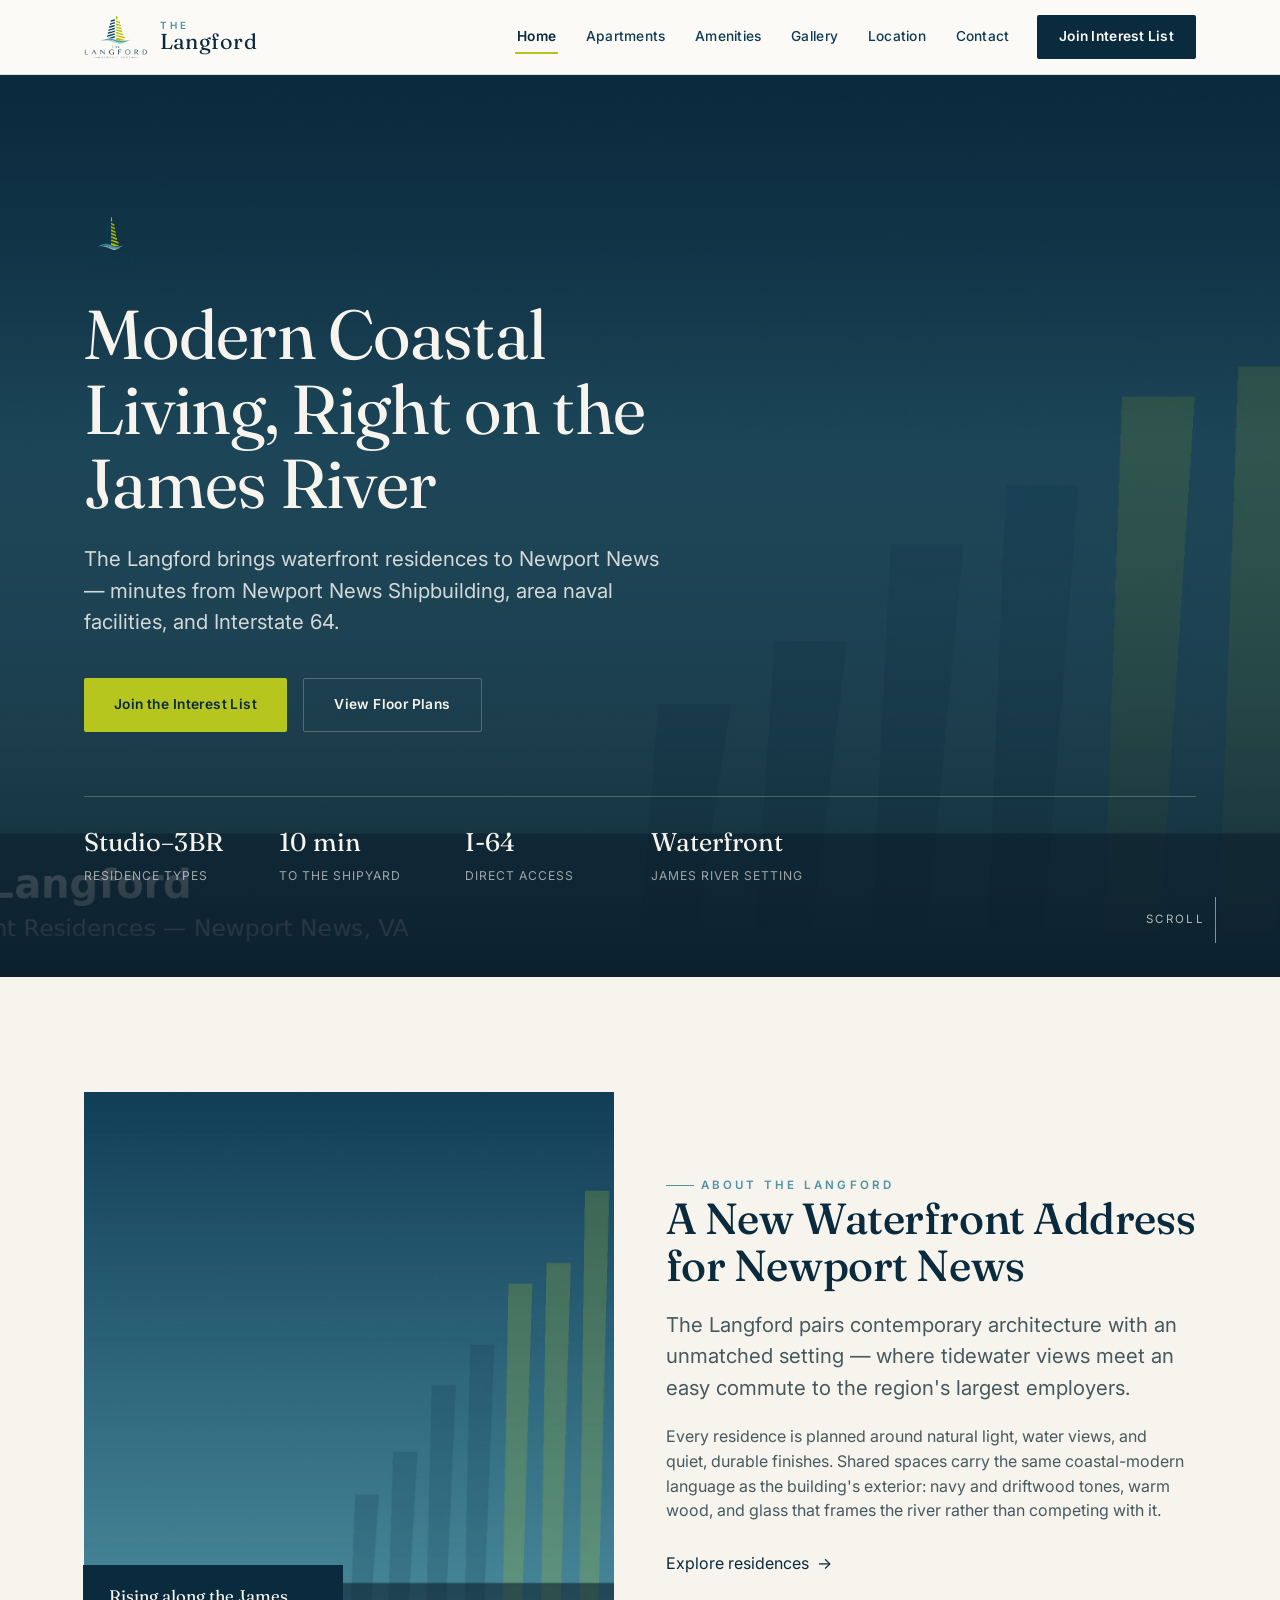
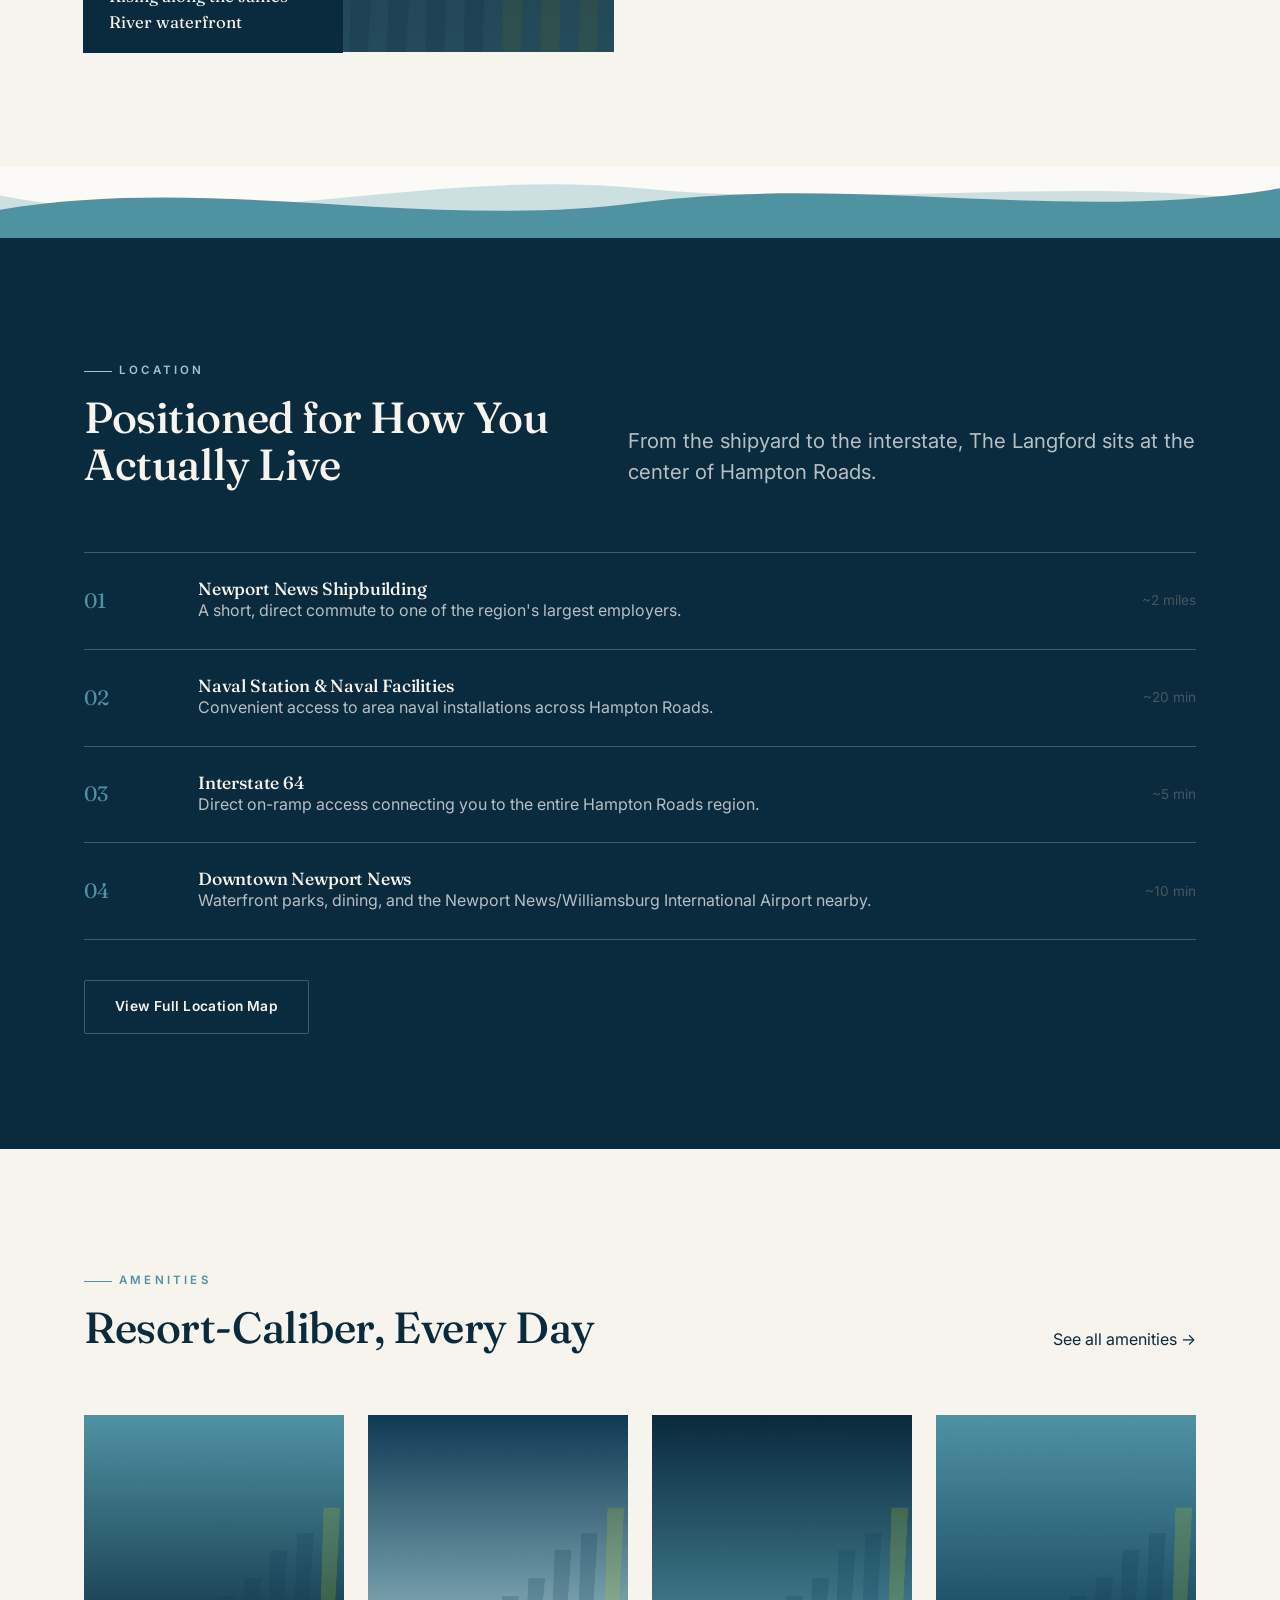
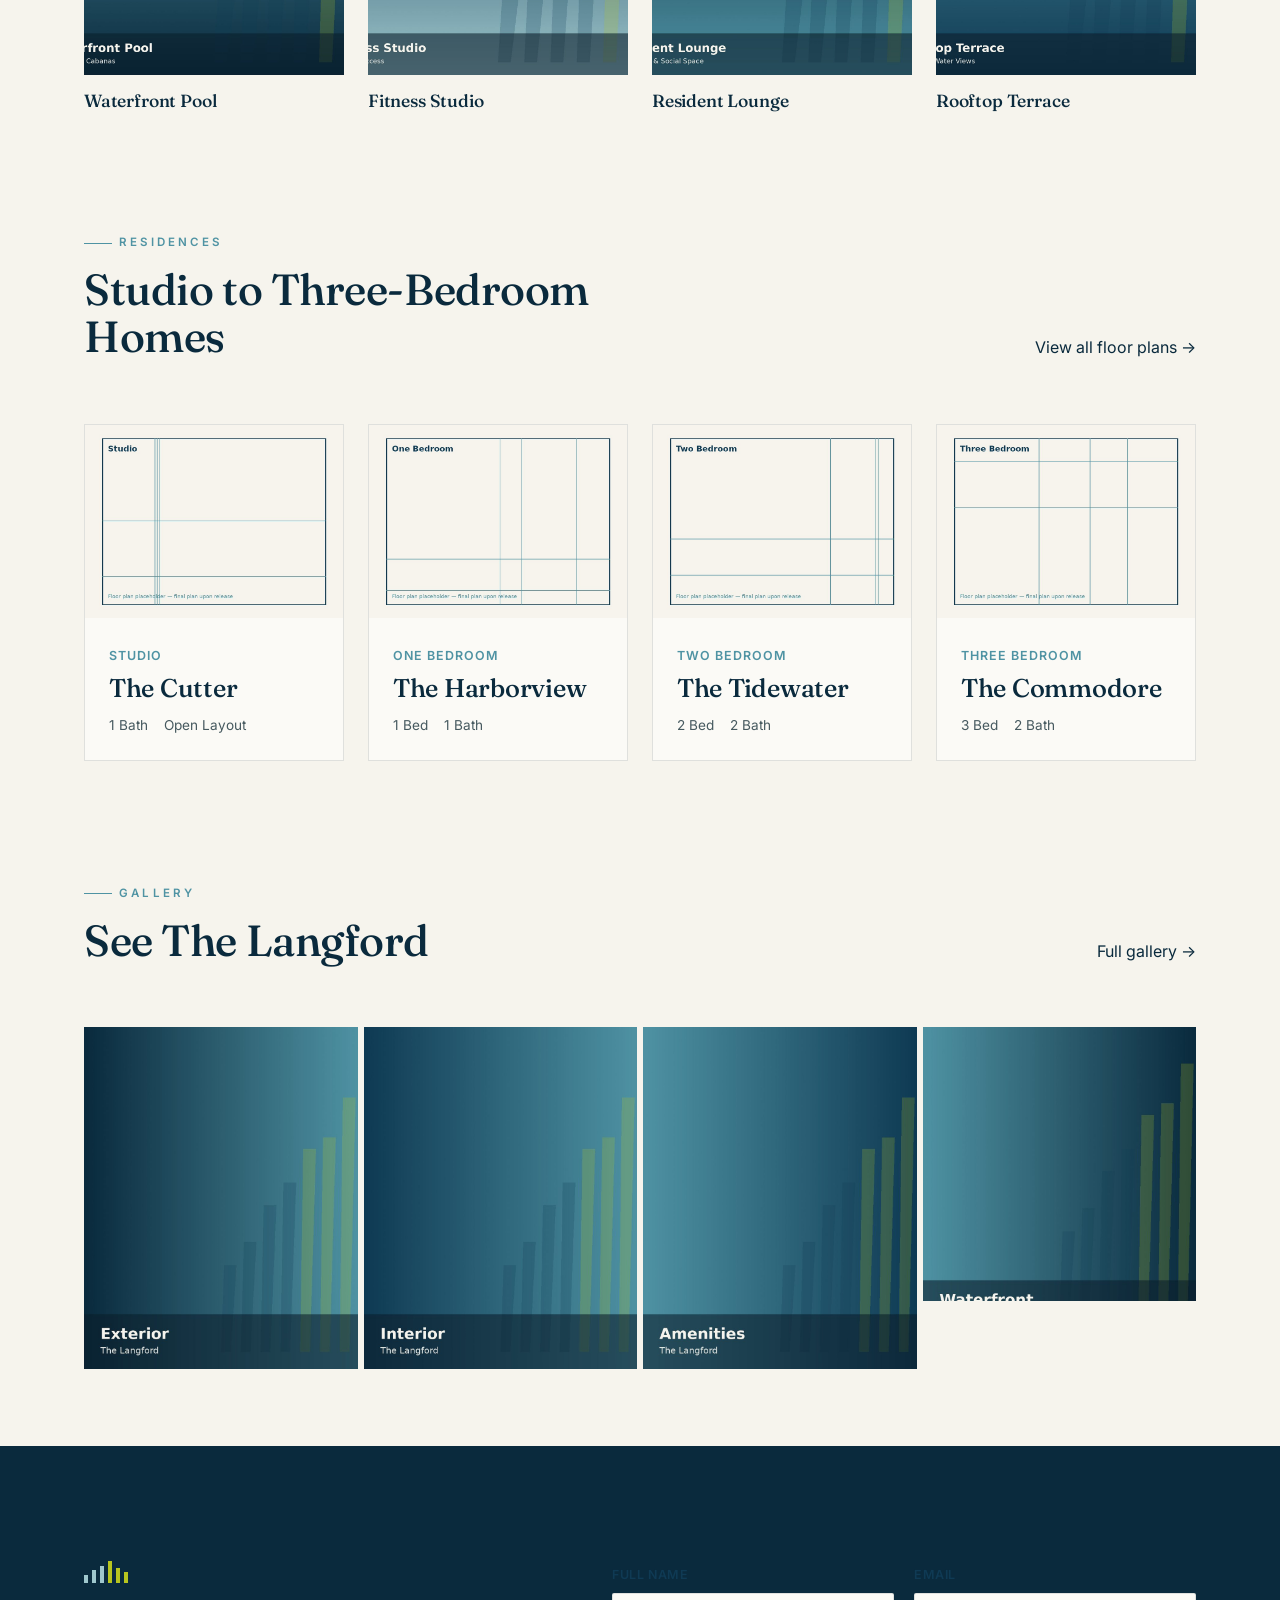
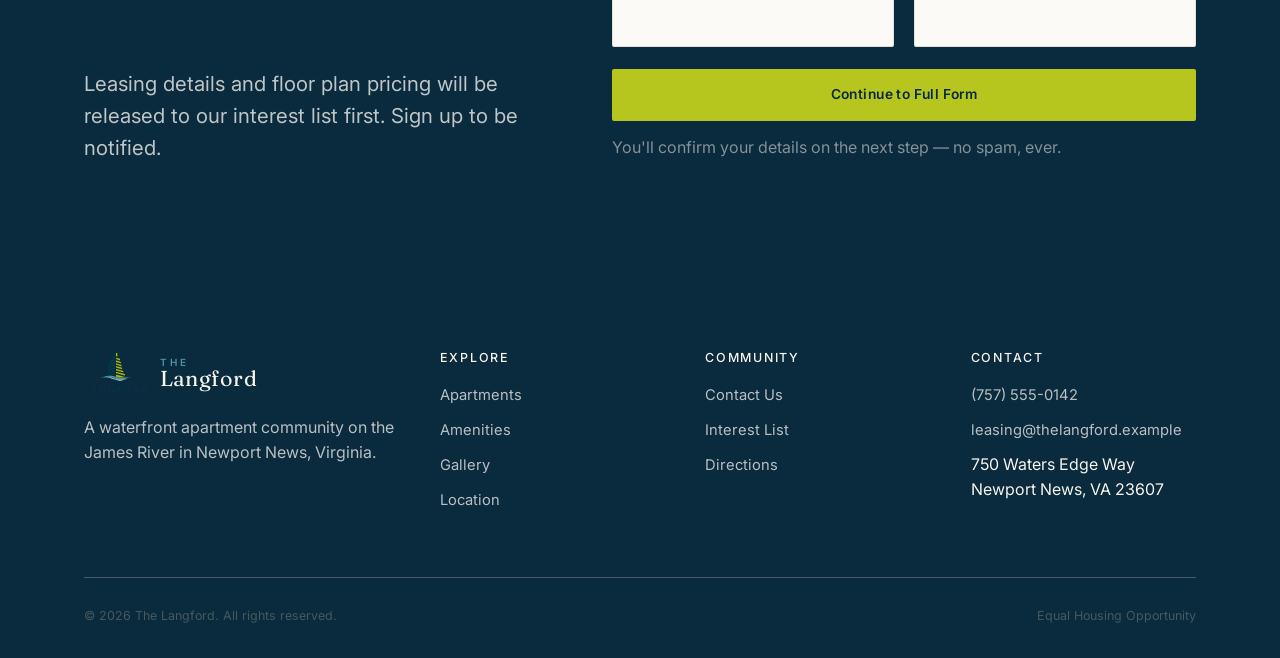
==== langford/index.html @ 23ae509c "init" ====
<!DOCTYPE html>
<html lang="en">
<head>
<meta charset="UTF-8">
<meta name="viewport" content="width=device-width, initial-scale=1.0">
<title>The Langford | Waterfront Apartments in Newport News, VA</title>
<meta name="description" content="The Langford is a waterfront apartment community in Newport News, VA, minutes from Newport News Shipbuilding and I-64. Studio to three-bedroom residences now taking interest list signups.">
<link rel="canonical" href="https://www.thelangfordnn.example/">
<meta property="og:type" content="website">
<meta property="og:title" content="The Langford | Waterfront Apartments in Newport News, VA">
<meta property="og:description" content="Modern coastal living on the James River. Studio to three-bedroom residences in Newport News, Virginia.">
<meta property="og:image" content="https://www.thelangfordnn.example/assets/img/og-share.jpg">
<meta property="og:url" content="https://www.thelangfordnn.example/">
<meta name="twitter:card" content="summary_large_image">
<link rel="icon" href="assets/img/logo.png">
<link rel="preconnect" href="https://fonts.googleapis.com">
<link rel="preconnect" href="https://fonts.gstatic.com" crossorigin>
<link rel="stylesheet" href="css/base.css">
<link rel="stylesheet" href="css/layout.css">
<link rel="stylesheet" href="css/components.css">
<link rel="stylesheet" href="css/pages.css">
<script type="application/ld+json">
{
  "@context": "https://schema.org",
  "@type": "ApartmentComplex",
  "name": "The Langford",
  "description": "Waterfront apartment community in Newport News, Virginia offering studio, one, two, and three bedroom residences.",
  "address": {
    "@type": "PostalAddress",
    "streetAddress": "750 Waters Edge Way",
    "addressLocality": "Newport News",
    "addressRegion": "VA",
    "postalCode": "23607",
    "addressCountry": "US"
  },
  "telephone": "+1-757-555-0142"
}
</script>
</head>
<body>
<a class="skip-link" href="#main">Skip to content</a>

<header class="site-header">
  <div class="container header-inner">
    <a href="index.html" class="brand">
      <img src="assets/img/logo.png" alt="The Langford logo" width="46" height="46">
      <span class="brand-text"><span class="brand-the">The</span><span class="brand-name">Langford</span></span>
    </a>
    <button class="nav-toggle" aria-expanded="false" aria-controls="main-nav" aria-label="Toggle navigation menu">
      <span></span><span></span><span></span>
    </button>
    <nav class="main-nav" id="main-nav" aria-label="Primary">
      <a href="index.html" aria-current="page">Home</a>
      <a href="apartments.html">Apartments</a>
      <a href="amenities.html">Amenities</a>
      <a href="gallery.html">Gallery</a>
      <a href="location.html">Location</a>
      <a href="contact.html">Contact</a>
      <a href="contact.html#interest-form" class="nav-cta">Join Interest List</a>
    </nav>
  </div>
</header>

<main id="main">

  <!-- Hero -->
  <section class="hero">
    <div class="hero-media">
      <img src="assets/img/hero-home.jpg" alt="The Langford waterfront residence tower on the James River at dusk" fetchpriority="high">
    </div>
    <div class="container hero-inner">
      <div class="hero-badge">
        <img src="assets/img/logo.png" alt="" width="54" height="54">
      </div>
      <h1>Modern Coastal Living, Right on the James River</h1>
      <p class="lede">The Langford brings waterfront residences to Newport News — minutes from Newport News Shipbuilding, area naval facilities, and Interstate 64.</p>
      <div class="hero-actions">
        <a href="contact.html#interest-form" class="btn btn-primary">Join the Interest List</a>
        <a href="apartments.html" class="btn btn-outline">View Floor Plans</a>
      </div>
      <div class="hero-meta">
        <div><span class="num">Studio&ndash;3BR</span><span class="label">Residence Types</span></div>
        <div><span class="num">10 min</span><span class="label">To the Shipyard</span></div>
        <div><span class="num">I&#8209;64</span><span class="label">Direct Access</span></div>
        <div><span class="num">Waterfront</span><span class="label">James River Setting</span></div>
      </div>
    </div>
    <div class="scroll-cue"><span>Scroll</span><span class="line"></span></div>
  </section>

  <!-- About -->
  <section class="section section-off">
    <div class="container grid-2">
      <div class="about-media reveal">
        <img src="assets/img/about-building.jpg" alt="Exterior view of The Langford apartment building" loading="lazy">
        <div class="media-tag">Rising along the James River waterfront</div>
      </div>
      <div class="reveal">
        <span class="eyebrow">About The Langford</span>
        <h2>A New Waterfront Address for Newport News</h2>
        <p class="lede" style="margin-top:20px;">The Langford pairs contemporary architecture with an unmatched setting — where tidewater views meet an easy commute to the region's largest employers.</p>
        <p style="margin-top:20px; max-width:52ch;">Every residence is planned around natural light, water views, and quiet, durable finishes. Shared spaces carry the same coastal-modern language as the building's exterior: navy and driftwood tones, warm wood, and glass that frames the river rather than competing with it.</p>
        <a href="apartments.html" class="btn-ghost" style="margin-top:28px; display:inline-flex;">Explore residences <span class="arrow">&rarr;</span></a>
      </div>
    </div>
  </section>

  <div class="wave-divider" aria-hidden="true">
    <svg viewBox="0 0 1440 80" preserveAspectRatio="none">
      <path fill="#9FC7CD" opacity="0.5" d="M0,32 C240,80 480,0 720,24 C960,48 1200,8 1440,40 L1440,80 L0,80 Z"></path>
      <path fill="#4F93A3" d="M0,48 C240,8 480,72 720,40 C960,8 1200,64 1440,24 L1440,80 L0,80 Z"></path>
    </svg>
  </div>

  <!-- Location advantages -->
  <section class="section section-navy">
    <div class="container">
      <div class="section-head">
        <div class="heading-group">
          <span class="eyebrow" style="color:var(--teal-300);">Location</span>
          <h2>Positioned for How You Actually Live</h2>
        </div>
        <p class="lede" style="color:rgba(251,250,246,0.72);">From the shipyard to the interstate, The Langford sits at the center of Hampton Roads.</p>
      </div>
      <div class="advantage-list reveal-stagger">
        <div class="advantage-item reveal" style="--i:0; border-color: var(--line-light);">
          <span class="adv-index">01</span>
          <div><h4 style="color:var(--off-white);">Newport News Shipbuilding</h4><p>A short, direct commute to one of the region's largest employers.</p></div>
          <span class="adv-dist">~2 miles</span>
        </div>
        <div class="advantage-item reveal" style="--i:1; border-color: var(--line-light);">
          <span class="adv-index">02</span>
          <div><h4 style="color:var(--off-white);">Naval Station &amp; Naval Facilities</h4><p>Convenient access to area naval installations across Hampton Roads.</p></div>
          <span class="adv-dist">~20 min</span>
        </div>
        <div class="advantage-item reveal" style="--i:2; border-color: var(--line-light);">
          <span class="adv-index">03</span>
          <div><h4 style="color:var(--off-white);">Interstate 64</h4><p>Direct on-ramp access connecting you to the entire Hampton Roads region.</p></div>
          <span class="adv-dist">~5 min</span>
        </div>
        <div class="advantage-item reveal" style="--i:3; border-color: var(--line-light); border-bottom-color: var(--line-light);">
          <span class="adv-index">04</span>
          <div><h4 style="color:var(--off-white);">Downtown Newport News</h4><p>Waterfront parks, dining, and the Newport News/Williamsburg International Airport nearby.</p></div>
          <span class="adv-dist">~10 min</span>
        </div>
      </div>
      <a href="location.html" class="btn btn-outline" style="margin-top:40px;">View Full Location Map</a>
    </div>
  </section>

  <!-- Amenities preview -->
  <section class="section section-off">
    <div class="container">
      <div class="section-head">
        <div class="heading-group">
          <span class="eyebrow">Amenities</span>
          <h2>Resort-Caliber, Every Day</h2>
        </div>
        <a href="amenities.html" class="btn-ghost">See all amenities <span class="arrow">&rarr;</span></a>
      </div>
      <div class="grid-4 reveal-stagger">
        <div class="reveal" style="--i:0;"><div class="preview-media" style="aspect-ratio:1/1;"><img src="assets/img/amenity-pool.jpg" alt="Waterfront pool and sundeck at The Langford" loading="lazy"></div><h4 style="margin-top:16px;">Waterfront Pool</h4></div>
        <div class="reveal" style="--i:1;"><div class="preview-media" style="aspect-ratio:1/1;"><img src="assets/img/amenity-fitness.jpg" alt="Fitness studio at The Langford" loading="lazy"></div><h4 style="margin-top:16px;">Fitness Studio</h4></div>
        <div class="reveal" style="--i:2;"><div class="preview-media" style="aspect-ratio:1/1;"><img src="assets/img/amenity-lounge.jpg" alt="Resident lounge at The Langford" loading="lazy"></div><h4 style="margin-top:16px;">Resident Lounge</h4></div>
        <div class="reveal" style="--i:3;"><div class="preview-media" style="aspect-ratio:1/1;"><img src="assets/img/amenity-rooftop.jpg" alt="Rooftop terrace at The Langford" loading="lazy"></div><h4 style="margin-top:16px;">Rooftop Terrace</h4></div>
      </div>
    </div>
  </section>

  <!-- Apartment previews -->
  <section class="section section-off" style="padding-top:0;">
    <div class="container">
      <div class="section-head">
        <div class="heading-group">
          <span class="eyebrow">Residences</span>
          <h2>Studio to Three-Bedroom Homes</h2>
        </div>
        <a href="apartments.html" class="btn-ghost">View all floor plans <span class="arrow">&rarr;</span></a>
      </div>
      <div class="grid-4 reveal-stagger">
        <div class="preview-card reveal" style="--i:0;">
          <div class="preview-media"><img src="assets/img/plan-studio.jpg" alt="Studio floor plan placeholder" loading="lazy"></div>
          <div class="preview-body">
            <span class="preview-type">Studio</span>
            <h3>The Cutter</h3>
            <div class="preview-specs"><span>1 Bath</span><span>Open Layout</span></div>
          </div>
        </div>
        <div class="preview-card reveal" style="--i:1;">
          <div class="preview-media"><img src="assets/img/plan-1br.jpg" alt="One bedroom floor plan placeholder" loading="lazy"></div>
          <div class="preview-body">
            <span class="preview-type">One Bedroom</span>
            <h3>The Harborview</h3>
            <div class="preview-specs"><span>1 Bed</span><span>1 Bath</span></div>
          </div>
        </div>
        <div class="preview-card reveal" style="--i:2;">
          <div class="preview-media"><img src="assets/img/plan-2br.jpg" alt="Two bedroom floor plan placeholder" loading="lazy"></div>
          <div class="preview-body">
            <span class="preview-type">Two Bedroom</span>
            <h3>The Tidewater</h3>
            <div class="preview-specs"><span>2 Bed</span><span>2 Bath</span></div>
          </div>
        </div>
        <div class="preview-card reveal" style="--i:3;">
          <div class="preview-media"><img src="assets/img/plan-3br.jpg" alt="Three bedroom floor plan placeholder" loading="lazy"></div>
          <div class="preview-body">
            <span class="preview-type">Three Bedroom</span>
            <h3>The Commodore</h3>
            <div class="preview-specs"><span>3 Bed</span><span>2 Bath</span></div>
          </div>
        </div>
      </div>
    </div>
  </section>

  <!-- Gallery teaser -->
  <section class="section-tight section-off" style="padding-top:0;">
    <div class="container">
      <div class="section-head">
        <div class="heading-group">
          <span class="eyebrow">Gallery</span>
          <h2>See The Langford</h2>
        </div>
        <a href="gallery.html" class="btn-ghost">Full gallery <span class="arrow">&rarr;</span></a>
      </div>
      <div class="gallery-grid" style="grid-template-columns:repeat(4,1fr);">
        <div class="gallery-item reveal" style="--i:0;"><img src="assets/img/gal-ext-1.jpg" alt="Exterior of The Langford" loading="lazy"></div>
        <div class="gallery-item reveal" style="--i:1;"><img src="assets/img/gal-int-1.jpg" alt="Interior residence at The Langford" loading="lazy"></div>
        <div class="gallery-item reveal" style="--i:2;"><img src="assets/img/gal-amenity-1.jpg" alt="Amenity space at The Langford" loading="lazy"></div>
        <div class="gallery-item reveal" style="--i:3;"><img src="assets/img/gal-water-1.jpg" alt="Waterfront view near The Langford" loading="lazy"></div>
      </div>
    </div>
  </section>

  <!-- Interest list CTA -->
  <section class="section interest-band" id="interest">
    <div class="container">
      <div class="grid-2">
        <div class="reveal">
          <div class="skyline-rule" aria-hidden="true"><span></span><span></span><span></span><span></span><span></span><span></span></div>
          <h2 style="margin-top:22px;">Be First on the List</h2>
          <p class="lede" style="color:rgba(251,250,246,0.75); margin-top:16px;">Leasing details and floor plan pricing will be released to our interest list first. Sign up to be notified.</p>
        </div>
        <div class="reveal">
          <div class="form-row">
            <div class="form-field">
              <label for="home-name">Full name</label>
              <input type="text" id="home-name" name="name" autocomplete="name">
            </div>
            <div class="form-field">
              <label for="home-email">Email</label>
              <input type="email" id="home-email" name="email" autocomplete="email">
            </div>
          </div>
          <a href="contact.html#interest-form" class="btn btn-primary" style="width:100%; justify-content:center;">Continue to Full Form</a>
          <p class="field-hint" style="margin-top:14px; color:rgba(251,250,246,0.5);">You'll confirm your details on the next step — no spam, ever.</p>
        </div>
      </div>
    </div>
  </section>

</main>

<footer class="site-footer">
  <div class="container">
    <div class="footer-grid">
      <div>
        <div class="brand" style="margin-bottom:18px;">
          <img src="assets/img/logo.png" alt="The Langford logo" width="40" height="40">
          <span class="brand-text"><span class="brand-the">The</span><span class="brand-name" style="color:#F6F4ED;">Langford</span></span>
        </div>
        <p style="color:rgba(251,250,246,0.72); max-width:32ch;">A waterfront apartment community on the James River in Newport News, Virginia.</p>
      </div>
      <div>
        <h4>Explore</h4>
        <ul>
          <li><a href="apartments.html">Apartments</a></li>
          <li><a href="amenities.html">Amenities</a></li>
          <li><a href="gallery.html">Gallery</a></li>
          <li><a href="location.html">Location</a></li>
        </ul>
      </div>
      <div>
        <h4>Community</h4>
        <ul>
          <li><a href="contact.html">Contact Us</a></li>
          <li><a href="contact.html#interest-form">Interest List</a></li>
          <li><a href="location.html">Directions</a></li>
        </ul>
      </div>
      <div>
        <h4>Contact</h4>
        <ul>
          <li><a href="tel:+17575550142">(757) 555-0142</a></li>
          <li><a href="mailto:leasing@thelangford.example">leasing@thelangford.example</a></li>
          <li>750 Waters Edge Way<br>Newport News, VA 23607</li>
        </ul>
      </div>
    </div>
    <div class="footer-bottom">
      <p>&copy; <span id="year"></span> The Langford. All rights reserved.</p>
      <p>Equal Housing Opportunity</p>
    </div>
  </div>
</footer>

<script src="js/nav.js" defer></script>
<script src="js/animations.js" defer></script>
<script src="js/main.js" defer></script>
</body>
</html>
---- langford/css/base.css ----
/* =========================================================
   The Langford — Base Styles
   Tokens, reset, and typography foundation.
   ========================================================= */

@import url('https://fonts.googleapis.com/css2?family=Fraunces:opsz,wght@9..144,300;9..144,400;9..144,500;9..144,600;9..144,700&family=Inter:wght@400;500;600;700&display=swap');

:root {
  /* Brand palette, derived from The Langford mark */
  --navy-900: #0A2A3D;
  --navy-800: #0F3A54;
  --navy-700: #164A69;
  --blue-600: #1D6485;
  --teal-500: #4F93A3;
  --teal-300: #9FC7CD;
  --lime-500: #B7C51F;
  --lime-600: #9CA818;

  --off-white: #F6F4ED;
  --paper: #FBFAF6;
  --ink: #142229;
  --ink-soft: #46595F;
  --line: rgba(20, 34, 41, 0.12);
  --line-light: rgba(251, 250, 246, 0.24);

  --font-display: 'Fraunces', Georgia, 'Times New Roman', serif;
  --font-body: 'Inter', -apple-system, BlinkMacSystemFont, 'Segoe UI', sans-serif;

  --container: 1240px;
  --gutter: clamp(20px, 5vw, 64px);

  --ease: cubic-bezier(0.22, 0.61, 0.36, 1);
}

*, *::before, *::after { box-sizing: border-box; }

html {
  scroll-behavior: smooth;
  -webkit-text-size-adjust: 100%;
}

@media (prefers-reduced-motion: reduce) {
  html { scroll-behavior: auto; }
  *, *::before, *::after {
    animation-duration: 0.001ms !important;
    animation-iteration-count: 1 !important;
    transition-duration: 0.001ms !important;
    scroll-behavior: auto !important;
  }
}

body {
  margin: 0;
  font-family: var(--font-body);
  background: var(--paper);
  color: var(--ink);
  line-height: 1.55;
  -webkit-font-smoothing: antialiased;
  text-rendering: optimizeLegibility;
}

img, svg, video { display: block; max-width: 100%; height: auto; }

a { color: inherit; text-decoration: none; }

ul, ol { margin: 0; padding: 0; list-style: none; }

button { font: inherit; color: inherit; background: none; border: 0; cursor: pointer; }

input, select, textarea { font: inherit; color: inherit; }

h1, h2, h3, h4, h5, p, figure { margin: 0; }

/* Typography scale */
h1, h2, h3, h4 {
  font-family: var(--font-display);
  font-weight: 500;
  color: var(--navy-900);
  line-height: 1.08;
  letter-spacing: -0.01em;
}

h1 { font-size: clamp(2.6rem, 5.4vw, 5rem); font-weight: 400; }
h2 { font-size: clamp(2rem, 3.4vw, 3.1rem); }
h3 { font-size: clamp(1.35rem, 2vw, 1.8rem); }
h4 { font-size: 1.1rem; }

p { color: var(--ink-soft); }

.lede {
  font-size: clamp(1.1rem, 1.6vw, 1.35rem);
  color: var(--ink-soft);
  max-width: 46ch;
}

.eyebrow {
  display: inline-flex;
  align-items: center;
  gap: 0.6em;
  font-family: var(--font-body);
  font-size: 0.72rem;
  font-weight: 600;
  letter-spacing: 0.28em;
  text-transform: uppercase;
  color: var(--teal-500);
}

.eyebrow::before {
  content: '';
  width: 28px;
  height: 1px;
  background: currentColor;
  display: inline-block;
}

/* Focus visibility (accessibility) */
:focus-visible {
  outline: 2px solid var(--lime-600);
  outline-offset: 3px;
}

/* Selection */
::selection { background: var(--lime-500); color: var(--navy-900); }

/* Utility */
.container {
  width: 100%;
  max-width: var(--container);
  margin-inline: auto;
  padding-inline: var(--gutter);
}

.visually-hidden {
  position: absolute !important;
  width: 1px; height: 1px;
  padding: 0; margin: -1px;
  overflow: hidden;
  clip: rect(0,0,0,0);
  white-space: nowrap; border: 0;
}

.skip-link {
  position: absolute;
  left: -999px;
  top: 0;
  background: var(--navy-900);
  color: var(--paper);
  padding: 14px 22px;
  z-index: 1000;
  font-weight: 600;
}
.skip-link:focus {
  left: 16px;
  top: 16px;
}
---- langford/css/layout.css ----
/* =========================================================
   The Langford — Layout
   ========================================================= */

section { position: relative; }

.section {
  padding-block: clamp(64px, 9vw, 120px);
}

.section-tight { padding-block: clamp(48px, 6vw, 80px); }

.section-navy {
  background: var(--navy-900);
  color: var(--off-white);
}
.section-navy h2, .section-navy h3 { color: var(--off-white); }
.section-navy p { color: rgba(251,250,246,0.72); }

.section-off {
  background: var(--off-white);
}

.section-head {
  display: flex;
  justify-content: space-between;
  align-items: flex-end;
  gap: 40px;
  margin-bottom: clamp(36px, 5vw, 64px);
}

.section-head .heading-group { max-width: 640px; }
.section-head h2 { margin-top: 14px; }

@media (max-width: 720px) {
  .section-head { flex-direction: column; align-items: flex-start; gap: 20px; }
}

/* ---------- Hero ---------- */
.hero {
  position: relative;
  min-height: 100vh;
  display: flex;
  align-items: flex-end;
  color: var(--off-white);
  overflow: hidden;
  isolation: isolate;
}

.hero-media {
  position: absolute;
  inset: 0;
  z-index: -2;
}
.hero-media img {
  width: 100%; height: 100%;
  object-fit: cover;
}
.hero-media::after {
  content: '';
  position: absolute;
  inset: 0;
  background:
    linear-gradient(180deg, rgba(10,42,61,0.55) 0%, rgba(10,42,61,0.35) 40%, rgba(10,29,42,0.92) 100%);
}

.hero-inner {
  width: 100%;
  padding-block: 140px 90px;
}

.hero-badge {
  display: inline-flex;
  align-items: center;
  gap: 14px;
  margin-bottom: 28px;
}
.hero-badge img { height: 54px; }

.hero h1 {
  color: var(--off-white);
  max-width: 15ch;
}

.hero .lede {
  color: rgba(251,250,246,0.82);
  margin-top: 22px;
}

.hero-actions {
  display: flex;
  gap: 16px;
  flex-wrap: wrap;
  margin-top: 40px;
}

.hero-meta {
  margin-top: 64px;
  display: flex;
  gap: clamp(24px, 5vw, 56px);
  flex-wrap: wrap;
  border-top: 1px solid var(--line-light);
  padding-top: 26px;
}
.hero-meta div { min-width: 130px; }
.hero-meta .num {
  font-family: var(--font-display);
  font-size: 1.6rem;
  display: block;
}
.hero-meta .label {
  font-size: 0.76rem;
  letter-spacing: 0.08em;
  text-transform: uppercase;
  color: rgba(251,250,246,0.6);
}

.scroll-cue {
  position: absolute;
  right: var(--gutter);
  bottom: 34px;
  display: flex;
  align-items: center;
  gap: 10px;
  font-size: 0.72rem;
  letter-spacing: 0.2em;
  text-transform: uppercase;
  color: rgba(251,250,246,0.7);
}
.scroll-cue .line {
  width: 1px;
  height: 46px;
  background: rgba(251,250,246,0.5);
  position: relative;
  overflow: hidden;
}
.scroll-cue .line::after {
  content: '';
  position: absolute;
  top: -100%; left: 0;
  width: 100%; height: 100%;
  background: var(--lime-500);
  animation: scrollcue 2.2s ease-in-out infinite;
}
@keyframes scrollcue {
  0% { top: -100%; }
  50% { top: 0%; }
  100% { top: 100%; }
}
@media (prefers-reduced-motion: reduce) {
  .scroll-cue .line::after { animation: none; top: 0; }
}
@media (max-width: 700px) {
  .scroll-cue { display: none; }
}

/* ---------- Page hero (interior pages) ---------- */
.page-hero {
  position: relative;
  padding-block: 150px 80px;
  color: var(--off-white);
  overflow: hidden;
}
.page-hero-media {
  position: absolute; inset: 0; z-index: -2;
}
.page-hero-media img { width: 100%; height: 100%; object-fit: cover; }
.page-hero-media::after {
  content: '';
  position: absolute; inset: 0;
  background: linear-gradient(180deg, rgba(10,32,46,0.72), rgba(10,29,42,0.86));
}
.page-hero h1 { color: var(--off-white); max-width: 18ch; }
.page-hero .lede { color: rgba(251,250,246,0.82); }
.breadcrumb {
  display: flex; gap: 8px; align-items: center;
  font-size: 0.78rem;
  color: rgba(251,250,246,0.6);
  margin-bottom: 22px;
  letter-spacing: 0.03em;
  text-transform: uppercase;
}

/* ---------- Grids ---------- */
.grid-2 { display: grid; grid-template-columns: 1fr 1fr; gap: clamp(28px, 4vw, 64px); align-items: center; }
.grid-3 { display: grid; grid-template-columns: repeat(3, 1fr); gap: 28px; }
.grid-4 { display: grid; grid-template-columns: repeat(4, 1fr); gap: 24px; }

@media (max-width: 900px) {
  .grid-2 { grid-template-columns: 1fr; }
  .grid-3 { grid-template-columns: 1fr 1fr; }
  .grid-4 { grid-template-columns: 1fr 1fr; }
}
@media (max-width: 560px) {
  .grid-3, .grid-4 { grid-template-columns: 1fr; }
}

/* ---------- About section (image + copy, asymmetric) ---------- */
.about-media {
  position: relative;
}
.about-media img { width: 100%; height: 560px; object-fit: cover; }
.about-media .media-tag {
  position: absolute;
  left: -1px; bottom: -1px;
  background: var(--navy-900);
  color: var(--off-white);
  padding: 18px 26px;
  font-family: var(--font-display);
  font-size: 1.05rem;
  max-width: 260px;
}

/* ---------- Location advantages ---------- */
.advantage-list {
  display: flex;
  flex-direction: column;
}
.advantage-item {
  display: grid;
  grid-template-columns: 90px 1fr 120px;
  gap: 24px;
  align-items: center;
  padding-block: 26px;
  border-top: 1px solid var(--line);
}
.advantage-item:last-child { border-bottom: 1px solid var(--line); }
.advantage-item .adv-index {
  font-family: var(--font-display);
  font-size: 1.3rem;
  color: var(--teal-500);
}
.advantage-item .adv-dist {
  text-align: right;
  font-size: 0.85rem;
  color: var(--ink-soft);
}
@media (max-width: 640px) {
  .advantage-item { grid-template-columns: 50px 1fr; }
  .advantage-item .adv-dist { grid-column: 2; text-align: left; }
}

/* ---------- Amenity showcase ---------- */
.amenity-row {
  display: grid;
  grid-template-columns: 1fr 1fr;
  gap: 0;
  align-items: stretch;
}
.amenity-row:nth-child(even) .amenity-media { order: 2; }
.amenity-media img { width: 100%; height: 100%; min-height: 420px; object-fit: cover; }
.amenity-copy {
  display: flex;
  flex-direction: column;
  justify-content: center;
  padding: clamp(32px, 5vw, 72px);
}
@media (max-width: 860px) {
  .amenity-row, .amenity-row:nth-child(even) .amenity-media { grid-template-columns: 1fr; order: 0; }
  .amenity-row { grid-template-columns: 1fr; }
}

/* ---------- Amenity chip grid ---------- */
.chip-grid {
  display: grid;
  grid-template-columns: repeat(3, 1fr);
  gap: 1px;
  background: var(--line);
  border: 1px solid var(--line);
}
.chip {
  background: var(--paper);
  padding: 26px 24px;
  display: flex;
  align-items: center;
  gap: 14px;
}
.chip .chip-icon { color: var(--teal-500); flex-shrink: 0; }
@media (max-width: 780px) { .chip-grid { grid-template-columns: 1fr 1fr; } }
@media (max-width: 480px) { .chip-grid { grid-template-columns: 1fr; } }

/* ---------- Gallery grid ---------- */
.gallery-filter {
  display: flex;
  gap: 10px;
  flex-wrap: wrap;
  margin-bottom: 36px;
}
.filter-btn {
  padding: 10px 18px;
  font-size: 0.82rem;
  font-weight: 600;
  border: 1px solid var(--line);
  color: var(--ink-soft);
  border-radius: 2px;
  transition: all 0.2s var(--ease);
}
.filter-btn[aria-pressed="true"], .filter-btn:hover {
  background: var(--navy-900);
  color: var(--off-white);
  border-color: var(--navy-900);
}

.gallery-grid {
  display: grid;
  grid-template-columns: repeat(3, 1fr);
  gap: 6px;
}
.gallery-item {
  position: relative;
  overflow: hidden;
  cursor: pointer;
  aspect-ratio: 4 / 5;
  background: var(--navy-800);
}
.gallery-item:nth-child(3n+1) { aspect-ratio: 4/5; }
.gallery-item:nth-child(4n) { aspect-ratio: 1/1; }
.gallery-item img {
  width: 100%; height: 100%; object-fit: cover;
  transition: transform 0.6s var(--ease);
}
.gallery-item:hover img { transform: scale(1.06); }
.gallery-item .gi-label {
  position: absolute; left: 0; right: 0; bottom: 0;
  padding: 16px;
  background: linear-gradient(0deg, rgba(10,29,42,0.85), transparent);
  color: var(--off-white);
  font-size: 0.82rem;
  opacity: 0;
  transform: translateY(8px);
  transition: opacity 0.25s var(--ease), transform 0.25s var(--ease);
}
.gallery-item:hover .gi-label { opacity: 1; transform: translateY(0); }

@media (max-width: 780px) {
  .gallery-grid { grid-template-columns: 1fr 1fr; }
}
@media (max-width: 480px) {
  .gallery-grid { grid-template-columns: 1fr; }
}

/* ---------- Apartment plan cards ---------- */
.plan-card {
  display: grid;
  grid-template-columns: 1fr 1.15fr;
  border: 1px solid var(--line);
  background: var(--paper);
}
.plan-figure {
  background: var(--off-white);
  display: flex;
  align-items: center;
  justify-content: center;
  padding: 40px;
  border-right: 1px solid var(--line);
}
.plan-body { padding: clamp(28px, 4vw, 48px); }
.plan-specs {
  display: flex;
  gap: 28px;
  margin: 18px 0 24px;
  padding-bottom: 24px;
  border-bottom: 1px solid var(--line);
}
.plan-specs div span { display: block; }
.plan-specs .spec-num { font-family: var(--font-display); font-size: 1.5rem; color: var(--navy-900); }
.plan-specs .spec-label { font-size: 0.76rem; color: var(--ink-soft); text-transform: uppercase; letter-spacing: 0.05em; }
.plan-features {
  display: grid;
  grid-template-columns: 1fr 1fr;
  gap: 10px 20px;
  margin-top: 20px;
}
.plan-features li {
  font-size: 0.9rem;
  color: var(--ink-soft);
  padding-left: 18px;
  position: relative;
}
.plan-features li::before {
  content: '';
  position: absolute; left: 0; top: 0.55em;
  width: 8px; height: 2px;
  background: var(--lime-500);
}
@media (max-width: 760px) {
  .plan-card { grid-template-columns: 1fr; }
  .plan-figure { border-right: none; border-bottom: 1px solid var(--line); }
}

/* ---------- Map / location ---------- */
.map-frame {
  position: relative;
  border: 1px solid var(--line);
  height: 480px;
  overflow: hidden;
}
.map-frame iframe { width: 100%; height: 100%; border: 0; filter: grayscale(0.15) contrast(1.05); }

/* ---------- Contact ---------- */
.contact-grid {
  display: grid;
  grid-template-columns: 0.9fr 1.1fr;
  gap: clamp(32px, 5vw, 80px);
}
@media (max-width: 860px) {
  .contact-grid { grid-template-columns: 1fr; }
}
.contact-info-item {
  display: flex; gap: 16px;
  padding-block: 20px;
  border-top: 1px solid var(--line-light);
}
.contact-info-item:last-child { border-bottom: 1px solid var(--line-light); }

/* ---------- CTA band ---------- */
.cta-band {
  display: flex;
  justify-content: space-between;
  align-items: center;
  gap: 32px;
  flex-wrap: wrap;
}

/* ---------- Logos/partners strip ---------- */
.partner-strip {
  display: flex;
  justify-content: space-between;
  flex-wrap: wrap;
  gap: 20px;
  padding-block: 32px;
  border-top: 1px solid var(--line);
  border-bottom: 1px solid var(--line);
  color: var(--ink-soft);
  font-size: 0.82rem;
  letter-spacing: 0.04em;
  text-transform: uppercase;
}
---- langford/css/components.css ----
/* =========================================================
   The Langford — Components
   ========================================================= */

/* ---------- Header / Navigation ---------- */
.site-header {
  position: sticky;
  top: 0;
  z-index: 500;
  background: rgba(251, 250, 246, 0.92);
  backdrop-filter: saturate(140%) blur(10px);
  border-bottom: 1px solid var(--line);
  transition: background 0.3s var(--ease), box-shadow 0.3s var(--ease);
}

.site-header.is-scrolled {
  box-shadow: 0 8px 24px rgba(10, 42, 61, 0.06);
}

.header-inner {
  display: flex;
  align-items: center;
  justify-content: space-between;
  gap: 24px;
  padding-block: 14px;
}

.brand {
  display: flex;
  align-items: center;
  gap: 12px;
}

.brand img {
  height: 46px;
  width: auto;
}

.brand-text {
  font-family: var(--font-display);
  color: var(--navy-900);
  line-height: 1.05;
}

.brand-text .brand-the {
  display: block;
  font-size: 0.62rem;
  letter-spacing: 0.32em;
  text-transform: uppercase;
  color: var(--teal-500);
  font-family: var(--font-body);
  font-weight: 600;
}

.brand-text .brand-name {
  display: block;
  font-size: 1.35rem;
  letter-spacing: 0.02em;
}

.main-nav {
  display: flex;
  align-items: center;
  gap: clamp(16px, 2vw, 36px);
}

.main-nav a {
  position: relative;
  font-size: 0.86rem;
  font-weight: 500;
  letter-spacing: 0.02em;
  color: var(--navy-800);
  padding: 8px 2px;
}

.main-nav a::after {
  content: '';
  position: absolute;
  left: 0; right: 100%;
  bottom: 2px;
  height: 2px;
  background: var(--lime-500);
  transition: right 0.28s var(--ease);
}

.main-nav a:hover::after,
.main-nav a[aria-current="page"]::after {
  right: 0;
}

.main-nav a[aria-current="page"] {
  color: var(--navy-900);
  font-weight: 600;
}

.nav-cta {
  background: var(--navy-900);
  color: var(--paper) !important;
  padding: 11px 22px !important;
  border-radius: 2px;
  font-weight: 600 !important;
  letter-spacing: 0.03em;
  transition: background 0.25s var(--ease), transform 0.25s var(--ease);
}

.nav-cta::after { display: none; }

.nav-cta:hover {
  background: var(--lime-600);
  color: var(--navy-900) !important;
}

.nav-toggle {
  display: none;
  flex-direction: column;
  gap: 5px;
  padding: 8px;
}

.nav-toggle span {
  width: 24px;
  height: 2px;
  background: var(--navy-900);
  transition: transform 0.25s var(--ease), opacity 0.25s var(--ease);
}

@media (max-width: 880px) {
  .nav-toggle { display: flex; }

  .main-nav {
    position: fixed;
    inset: 0 0 0 auto;
    height: 100vh;
    width: min(320px, 84vw);
    background: var(--navy-900);
    flex-direction: column;
    align-items: flex-start;
    padding: 100px 32px 40px;
    transform: translateX(100%);
    transition: transform 0.35s var(--ease);
    gap: 26px;
  }

  .main-nav.is-open { transform: translateX(0); }

  .main-nav a { color: var(--off-white); font-size: 1.05rem; }
  .main-nav a[aria-current="page"] { color: var(--lime-500); }
  .nav-cta { align-self: flex-start; }

  body.nav-open { overflow: hidden; }
}

/* ---------- Buttons ---------- */
.btn {
  display: inline-flex;
  align-items: center;
  gap: 10px;
  padding: 15px 30px;
  font-size: 0.86rem;
  font-weight: 600;
  letter-spacing: 0.03em;
  border-radius: 2px;
  transition: background 0.25s var(--ease), color 0.25s var(--ease), border-color 0.25s var(--ease), transform 0.2s var(--ease);
  white-space: nowrap;
}

.btn-primary {
  background: var(--lime-500);
  color: var(--navy-900);
}
.btn-primary:hover { background: var(--lime-600); transform: translateY(-1px); }

.btn-outline {
  border: 1px solid var(--line-light);
  color: inherit;
}
.btn-outline:hover { border-color: currentColor; background: rgba(255,255,255,0.06); }

.btn-outline.on-light {
  border-color: var(--line);
}
.btn-outline.on-light:hover { background: var(--navy-900); color: var(--paper); border-color: var(--navy-900); }

.btn-ghost {
  color: var(--navy-900);
  padding-inline: 0;
  gap: 8px;
}
.btn-ghost .arrow { transition: transform 0.25s var(--ease); }
.btn-ghost:hover .arrow { transform: translateX(5px); }

/* ---------- Skyline motif (signature element) ---------- */
.skyline-rule {
  display: flex;
  align-items: flex-end;
  gap: 4px;
  height: 22px;
}
.skyline-rule span {
  display: block;
  width: 4px;
  background: var(--lime-500);
}
.skyline-rule span:nth-child(1) { height: 40%; background: var(--navy-800); }
.skyline-rule span:nth-child(2) { height: 60%; background: var(--navy-800); }
.skyline-rule span:nth-child(3) { height: 80%; background: var(--teal-500); }
.skyline-rule span:nth-child(4) { height: 100%; }
.skyline-rule span:nth-child(5) { height: 72%; }
.skyline-rule span:nth-child(6) { height: 50%; }

/* ---------- Wave divider ---------- */
.wave-divider {
  line-height: 0;
  color: var(--teal-500);
}
.wave-divider svg { width: 100%; height: auto; display: block; }

/* ---------- Cards ---------- */
.card {
  background: var(--paper);
  border: 1px solid var(--line);
}

.stat-card {
  padding: 28px 24px;
  border-top: 2px solid var(--lime-500);
  background: var(--off-white);
}
.stat-card .stat-figure {
  font-family: var(--font-display);
  font-size: 2.4rem;
  color: var(--navy-900);
}
.stat-card .stat-label {
  font-size: 0.82rem;
  color: var(--ink-soft);
  margin-top: 6px;
}

/* ---------- Reveal-on-scroll ---------- */
.reveal {
  opacity: 0;
  transform: translateY(28px);
  transition: opacity 0.7s var(--ease), transform 0.7s var(--ease);
}
.reveal.is-visible {
  opacity: 1;
  transform: translateY(0);
}
.reveal-stagger > * { transition-delay: calc(var(--i, 0) * 90ms); }

/* ---------- Forms ---------- */
.form-field {
  display: flex;
  flex-direction: column;
  gap: 8px;
  margin-bottom: 22px;
}

.form-field label {
  font-size: 0.78rem;
  font-weight: 600;
  letter-spacing: 0.05em;
  text-transform: uppercase;
  color: var(--navy-800);
}

.form-field input {
  padding: 14px 16px;
  border: 1px solid var(--line);
  background: var(--paper);
  border-radius: 2px;
  font-size: 1rem;
  transition: border-color 0.2s var(--ease);
}

.form-field input:focus {
  border-color: var(--teal-500);
}

.form-field .field-hint {
  font-size: 0.78rem;
  color: var(--ink-soft);
}

.form-row {
  display: grid;
  grid-template-columns: 1fr 1fr;
  gap: 20px;
}
@media (max-width: 560px) {
  .form-row { grid-template-columns: 1fr; }
}

.form-status {
  margin-top: 18px;
  padding: 14px 18px;
  border-left: 3px solid var(--teal-500);
  background: var(--off-white);
  font-size: 0.92rem;
  display: none;
}
.form-status.is-visible { display: block; }
.form-status.is-error { border-color: #B4432D; }
.form-status.is-success { border-color: var(--lime-500); }

/* ---------- Tabs (apartments page) ---------- */
.tabs {
  display: flex;
  flex-wrap: wrap;
  gap: 10px;
  border-bottom: 1px solid var(--line);
  margin-bottom: 40px;
}
.tab-btn {
  padding: 12px 20px;
  font-size: 0.88rem;
  font-weight: 600;
  color: var(--ink-soft);
  border-bottom: 2px solid transparent;
  margin-bottom: -1px;
  transition: color 0.2s var(--ease), border-color 0.2s var(--ease);
}
.tab-btn:hover { color: var(--navy-900); }
.tab-btn[aria-selected="true"] {
  color: var(--navy-900);
  border-bottom-color: var(--lime-500);
}
.tab-panel { display: none; }
.tab-panel.is-active { display: block; }

/* ---------- Footer ---------- */
.site-footer {
  background: var(--navy-900);
  color: var(--off-white);
  padding-block: 72px 32px;
}

.footer-grid {
  display: grid;
  grid-template-columns: 1.4fr 1fr 1fr 1fr;
  gap: 40px;
  padding-bottom: 56px;
  border-bottom: 1px solid var(--line-light);
}
@media (max-width: 800px) {
  .footer-grid { grid-template-columns: 1fr 1fr; }
}
@media (max-width: 520px) {
  .footer-grid { grid-template-columns: 1fr; }
}

.footer-grid h4 {
  color: var(--off-white);
  font-size: 0.78rem;
  letter-spacing: 0.14em;
  text-transform: uppercase;
  margin-bottom: 18px;
  font-family: var(--font-body);
}

.footer-grid li { margin-bottom: 10px; }
.footer-grid a { color: rgba(251,250,246,0.72); font-size: 0.92rem; }
.footer-grid a:hover { color: var(--lime-500); }

.footer-bottom {
  display: flex;
  justify-content: space-between;
  align-items: center;
  flex-wrap: wrap;
  gap: 12px;
  padding-top: 28px;
  font-size: 0.78rem;
  color: rgba(251,250,246,0.5);
}

/* ---------- Gallery lightbox ---------- */
.lightbox {
  position: fixed;
  inset: 0;
  background: rgba(10, 20, 26, 0.94);
  display: none;
  align-items: center;
  justify-content: center;
  z-index: 900;
  padding: 40px;
}
.lightbox.is-open { display: flex; }
.lightbox figure { max-width: 1100px; width: 100%; }
.lightbox img { width: 100%; max-height: 78vh; object-fit: contain; }
.lightbox figcaption { color: var(--off-white); margin-top: 16px; font-size: 0.9rem; text-align: center; }
.lightbox-close {
  position: absolute;
  top: 28px; right: 28px;
  color: var(--off-white);
  font-size: 1rem;
  letter-spacing: 0.08em;
  display: flex; align-items: center; gap: 8px;
}
.lightbox-nav {
  position: absolute;
  top: 50%; transform: translateY(-50%);
  color: var(--off-white);
  font-size: 2rem;
  padding: 10px 16px;
}
.lightbox-prev { left: 16px; }
.lightbox-next { right: 16px; }
---- langford/css/pages.css ----
/* =========================================================
   The Langford — Page-specific refinements
   ========================================================= */

/* Home: apartment preview cards */
.preview-card {
  border: 1px solid var(--line);
  background: var(--paper);
  transition: box-shadow 0.3s var(--ease), transform 0.3s var(--ease);
}
.preview-card:hover {
  box-shadow: 0 22px 40px rgba(10,42,61,0.10);
  transform: translateY(-4px);
}
.preview-media { aspect-ratio: 4/3; overflow: hidden; }
.preview-media img { width: 100%; height: 100%; object-fit: cover; transition: transform 0.6s var(--ease); }
.preview-card:hover .preview-media img { transform: scale(1.05); }
.preview-body { padding: 24px; }
.preview-body .preview-type { font-size: 0.78rem; letter-spacing: 0.08em; text-transform: uppercase; color: var(--teal-500); font-weight: 600; }
.preview-body h3 { margin-top: 8px; }
.preview-specs { display: flex; gap: 16px; margin-top: 12px; font-size: 0.85rem; color: var(--ink-soft); }

/* Home: interest list band */
.interest-band {
  background: var(--navy-900);
  color: var(--off-white);
  position: relative;
  overflow: hidden;
}
.interest-band .skyline-rule span:nth-child(-n+3) { background: var(--teal-300); }

/* Apartments: legend note */
.note-box {
  border-left: 3px solid var(--teal-500);
  background: var(--off-white);
  padding: 18px 22px;
  font-size: 0.9rem;
  color: var(--ink-soft);
  margin-top: 28px;
}

/* Location: transit list */
.transit-grid { display: grid; grid-template-columns: repeat(2, 1fr); gap: 20px; }
@media (max-width: 640px) { .transit-grid { grid-template-columns: 1fr; } }

/* Contact page: office hours table */
.hours-table { width: 100%; border-collapse: collapse; margin-top: 8px; }
.hours-table td { padding: 10px 0; border-bottom: 1px solid var(--line-light); font-size: 0.92rem; }
.hours-table td:last-child { text-align: right; color: var(--off-white); }
.hours-table td:first-child { color: rgba(251,250,246,0.7); }

/* Turnstile widget container spacing */
.turnstile-wrap { margin: 6px 0 22px; }

/* Print */
@media print {
  .site-header, .site-footer, .scroll-cue, .lightbox { display: none !important; }
}
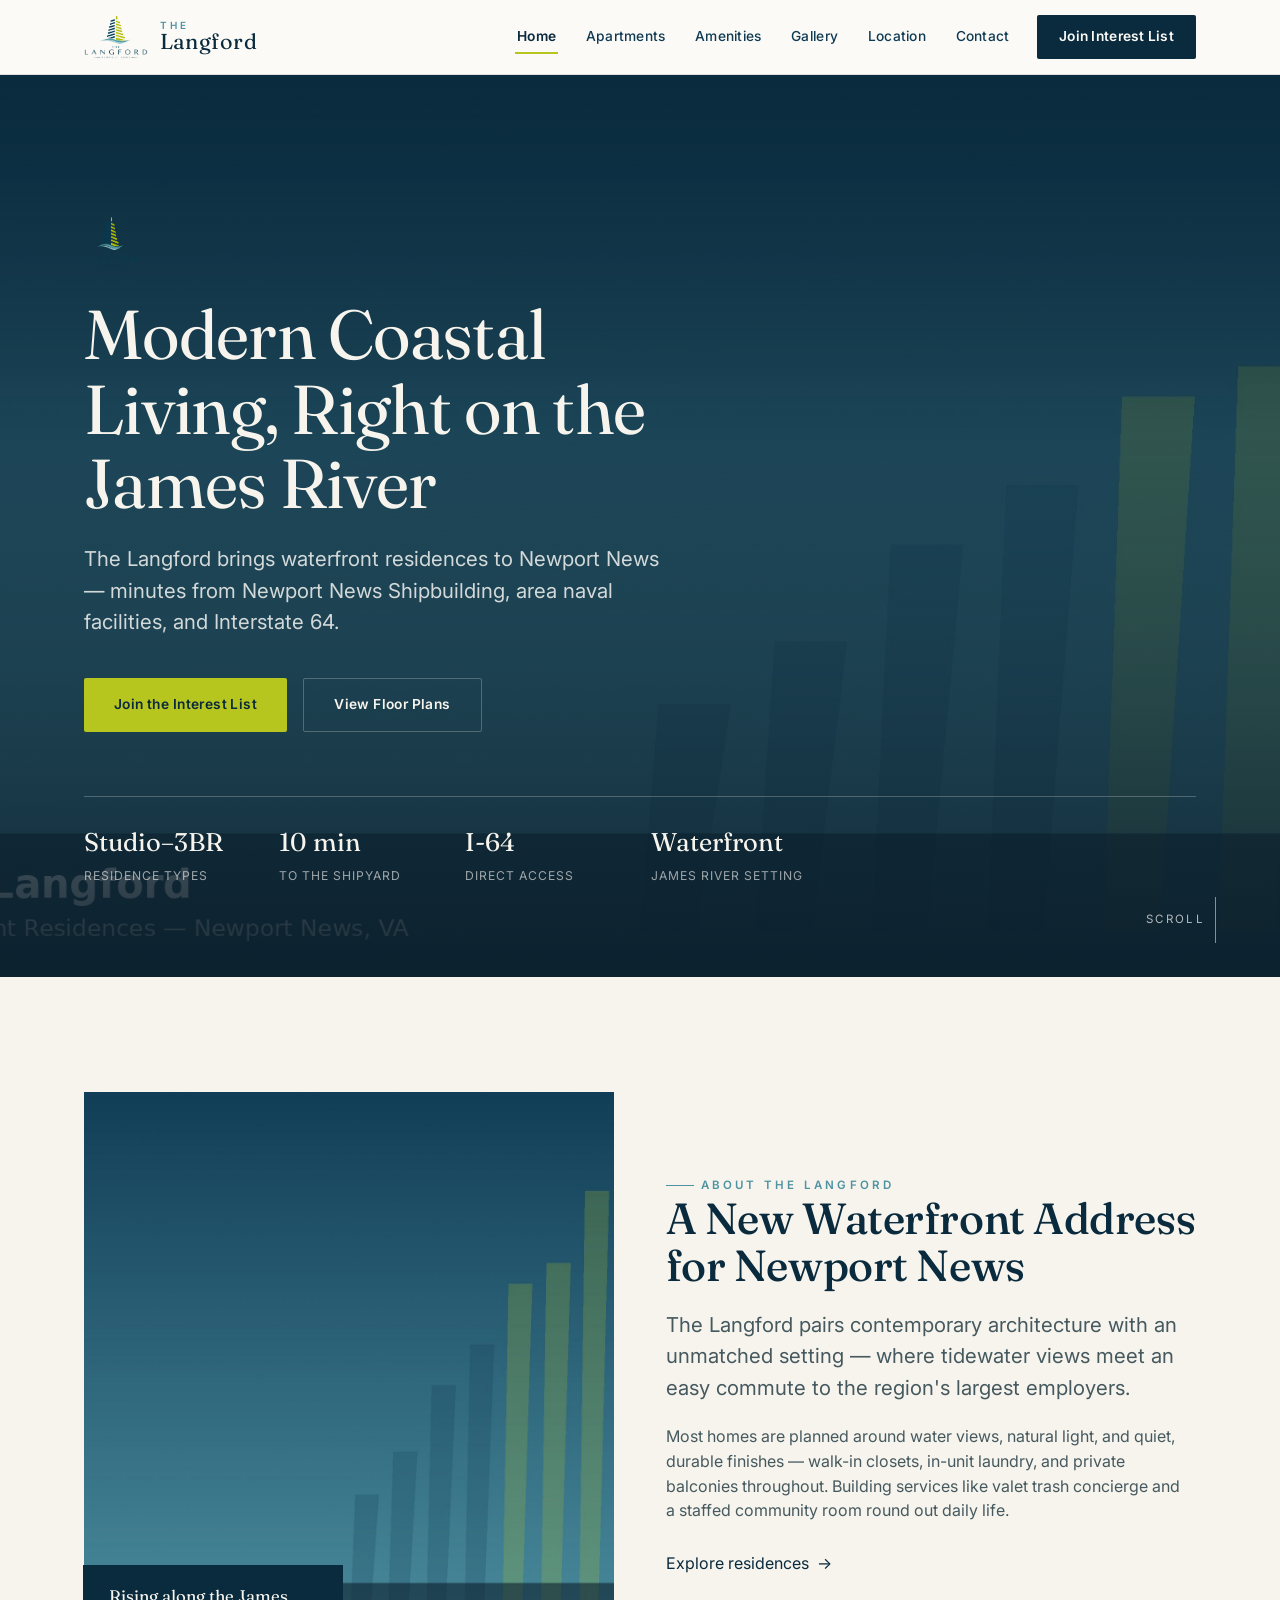
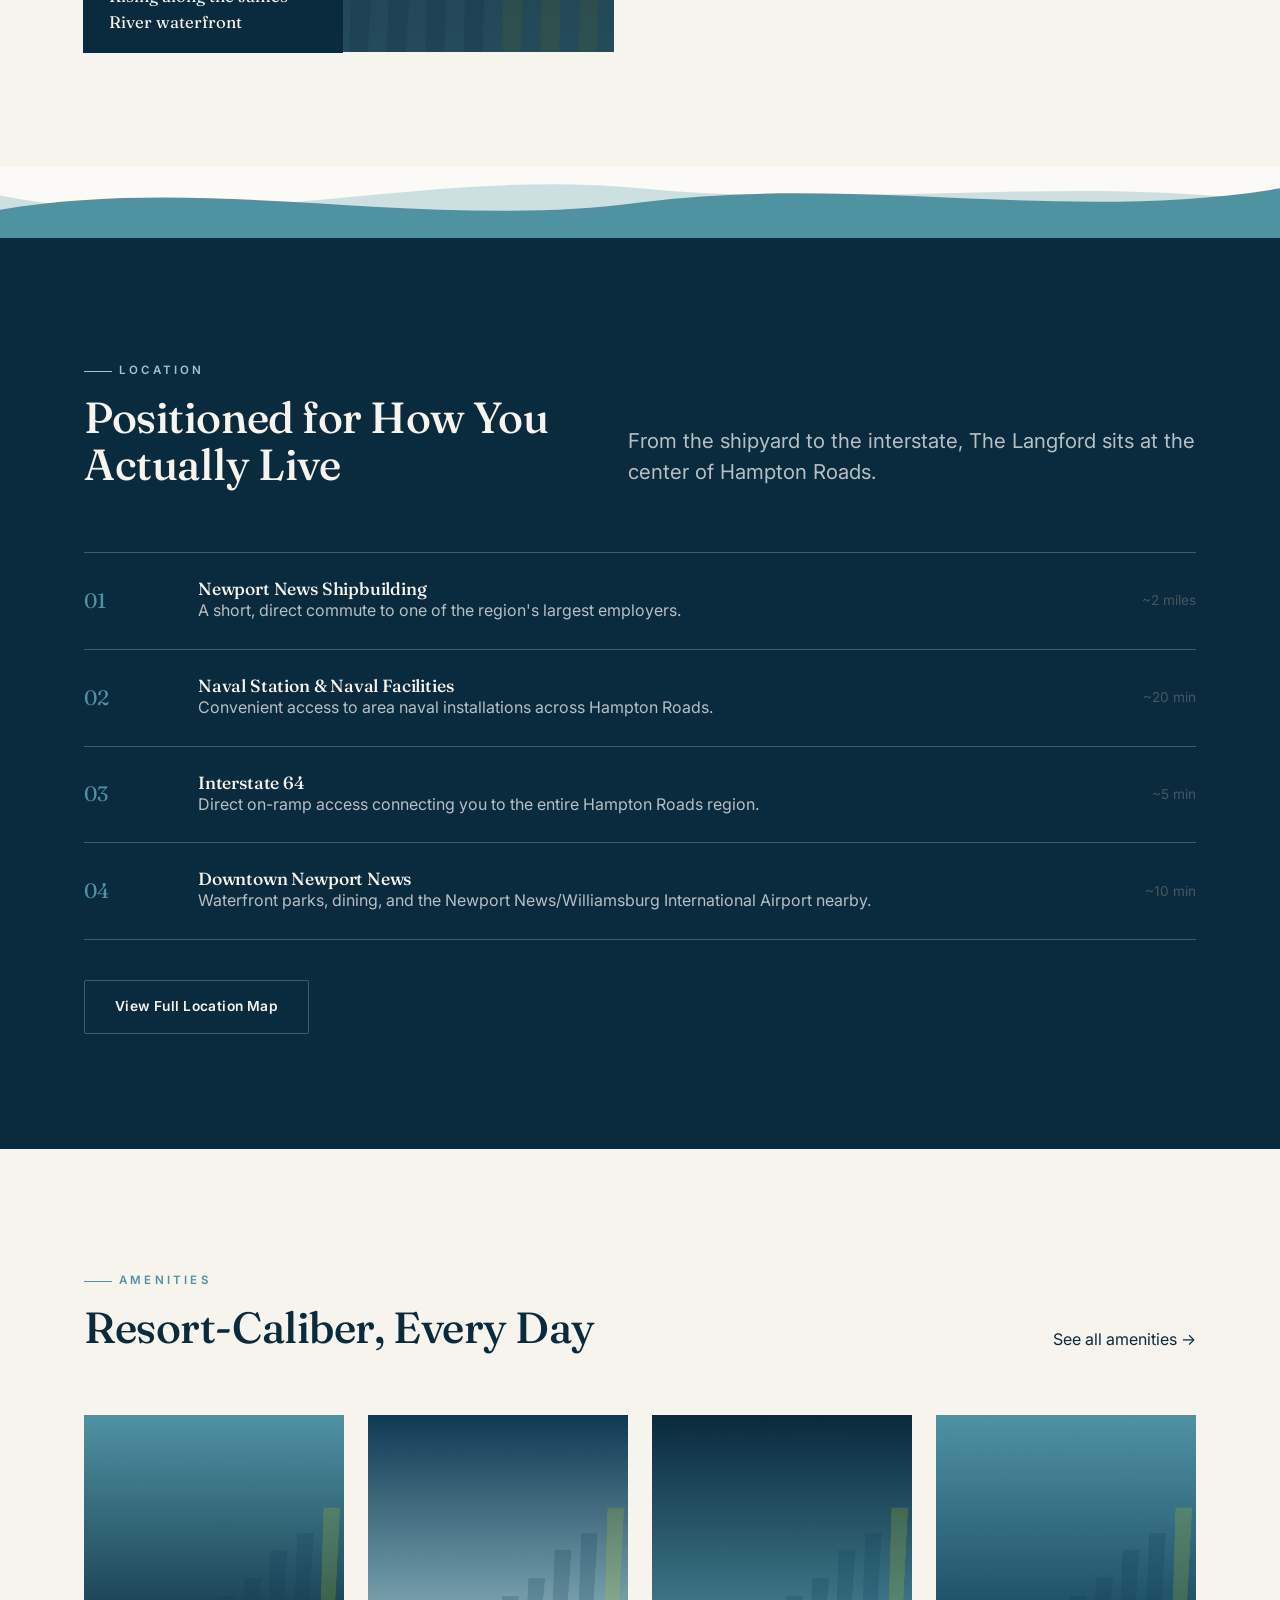
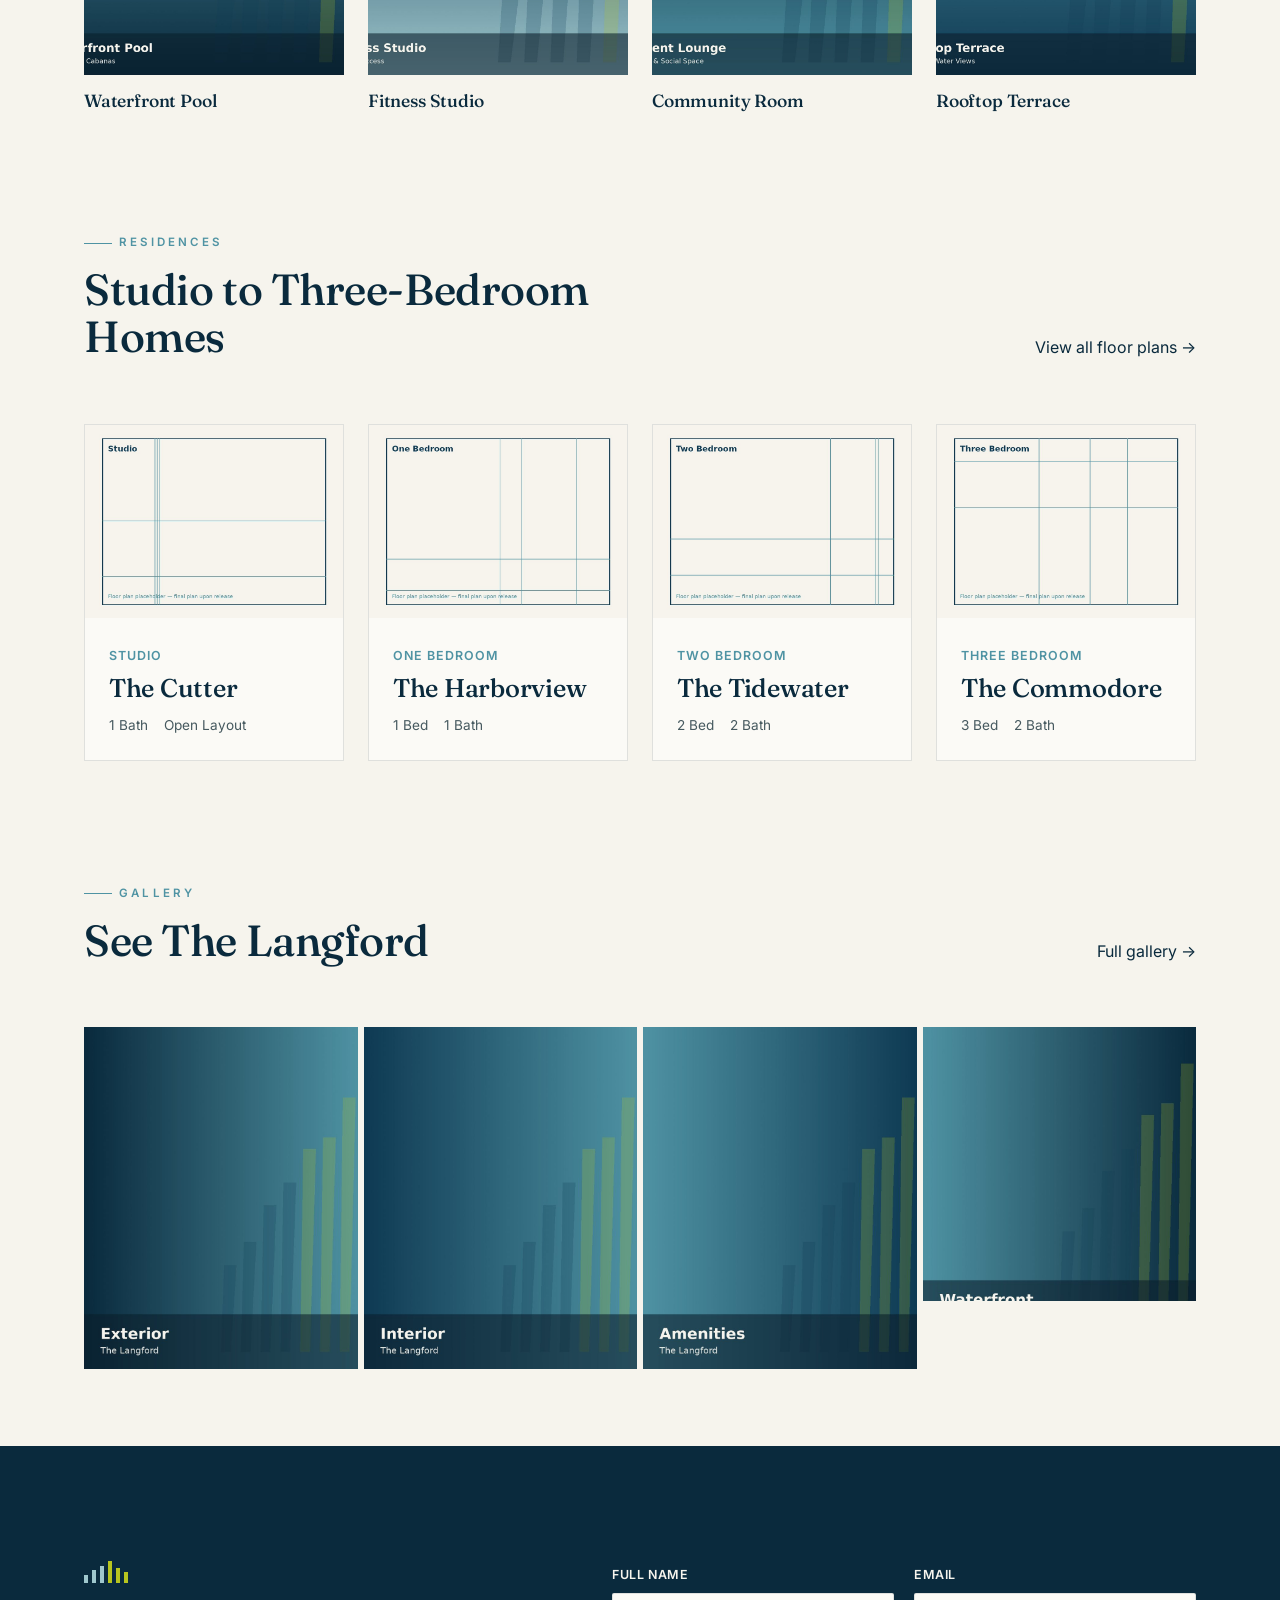
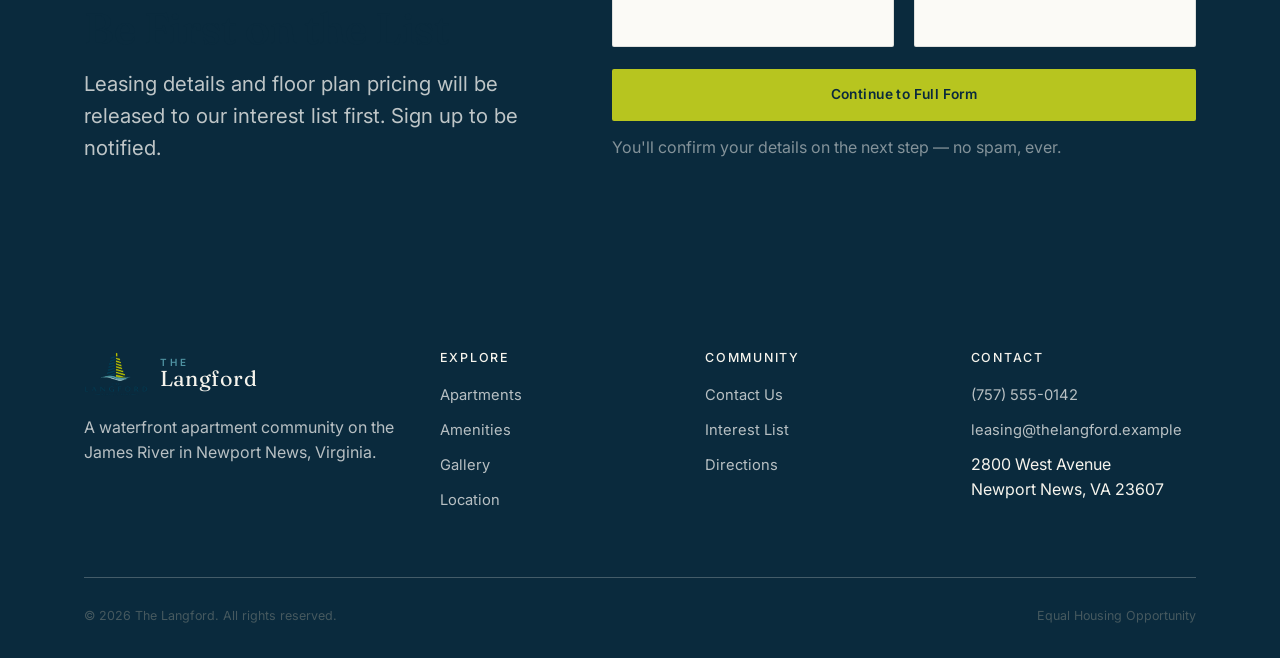
==== commit 7ff8edec: "change styling" ====
--- a/langford/index.html
+++ b/langford/index.html
@@ -27,7 +27,7 @@
   "description": "Waterfront apartment community in Newport News, Virginia offering studio, one, two, and three bedroom residences.",
   "address": {
     "@type": "PostalAddress",
-    "streetAddress": "750 Waters Edge Way",
+    "streetAddress": "2800 West Avenue",
     "addressLocality": "Newport News",
     "addressRegion": "VA",
     "postalCode": "23607",
@@ -99,7 +99,7 @@
         <span class="eyebrow">About The Langford</span>
         <h2>A New Waterfront Address for Newport News</h2>
         <p class="lede" style="margin-top:20px;">The Langford pairs contemporary architecture with an unmatched setting — where tidewater views meet an easy commute to the region's largest employers.</p>
-        <p style="margin-top:20px; max-width:52ch;">Every residence is planned around natural light, water views, and quiet, durable finishes. Shared spaces carry the same coastal-modern language as the building's exterior: navy and driftwood tones, warm wood, and glass that frames the river rather than competing with it.</p>
+        <p style="margin-top:20px; max-width:52ch;">Most homes are planned around water views, natural light, and quiet, durable finishes — walk-in closets, in-unit laundry, and private balconies throughout. Building services like valet trash concierge and a staffed community room round out daily life.</p>
         <a href="apartments.html" class="btn-ghost" style="margin-top:28px; display:inline-flex;">Explore residences <span class="arrow">&rarr;</span></a>
       </div>
     </div>
@@ -161,7 +161,7 @@
       <div class="grid-4 reveal-stagger">
         <div class="reveal" style="--i:0;"><div class="preview-media" style="aspect-ratio:1/1;"><img src="assets/img/amenity-pool.jpg" alt="Waterfront pool and sundeck at The Langford" loading="lazy"></div><h4 style="margin-top:16px;">Waterfront Pool</h4></div>
         <div class="reveal" style="--i:1;"><div class="preview-media" style="aspect-ratio:1/1;"><img src="assets/img/amenity-fitness.jpg" alt="Fitness studio at The Langford" loading="lazy"></div><h4 style="margin-top:16px;">Fitness Studio</h4></div>
-        <div class="reveal" style="--i:2;"><div class="preview-media" style="aspect-ratio:1/1;"><img src="assets/img/amenity-lounge.jpg" alt="Resident lounge at The Langford" loading="lazy"></div><h4 style="margin-top:16px;">Resident Lounge</h4></div>
+        <div class="reveal" style="--i:2;"><div class="preview-media" style="aspect-ratio:1/1;"><img src="assets/img/amenity-lounge.jpg" alt="Community room at The Langford" loading="lazy"></div><h4 style="margin-top:16px;">Community Room</h4></div>
         <div class="reveal" style="--i:3;"><div class="preview-media" style="aspect-ratio:1/1;"><img src="assets/img/amenity-rooftop.jpg" alt="Rooftop terrace at The Langford" loading="lazy"></div><h4 style="margin-top:16px;">Rooftop Terrace</h4></div>
       </div>
     </div>
@@ -294,7 +294,7 @@
         <ul>
           <li><a href="tel:+17575550142">(757) 555-0142</a></li>
           <li><a href="mailto:leasing@thelangford.example">leasing@thelangford.example</a></li>
-          <li>750 Waters Edge Way<br>Newport News, VA 23607</li>
+          <li>2800 West Avenue<br>Newport News, VA 23607</li>
         </ul>
       </div>
     </div>
--- a/langford/css/components.css
+++ b/langford/css/components.css
@@ -265,6 +265,12 @@
   color: var(--navy-800);
 }
 
+/* On dark sections (e.g. homepage interest band), labels must stay legible */
+.section-navy .form-field label,
+.interest-band .form-field label {
+  color: var(--off-white);
+}
+
 .form-field input {
   padding: 14px 16px;
   border: 1px solid var(--line);
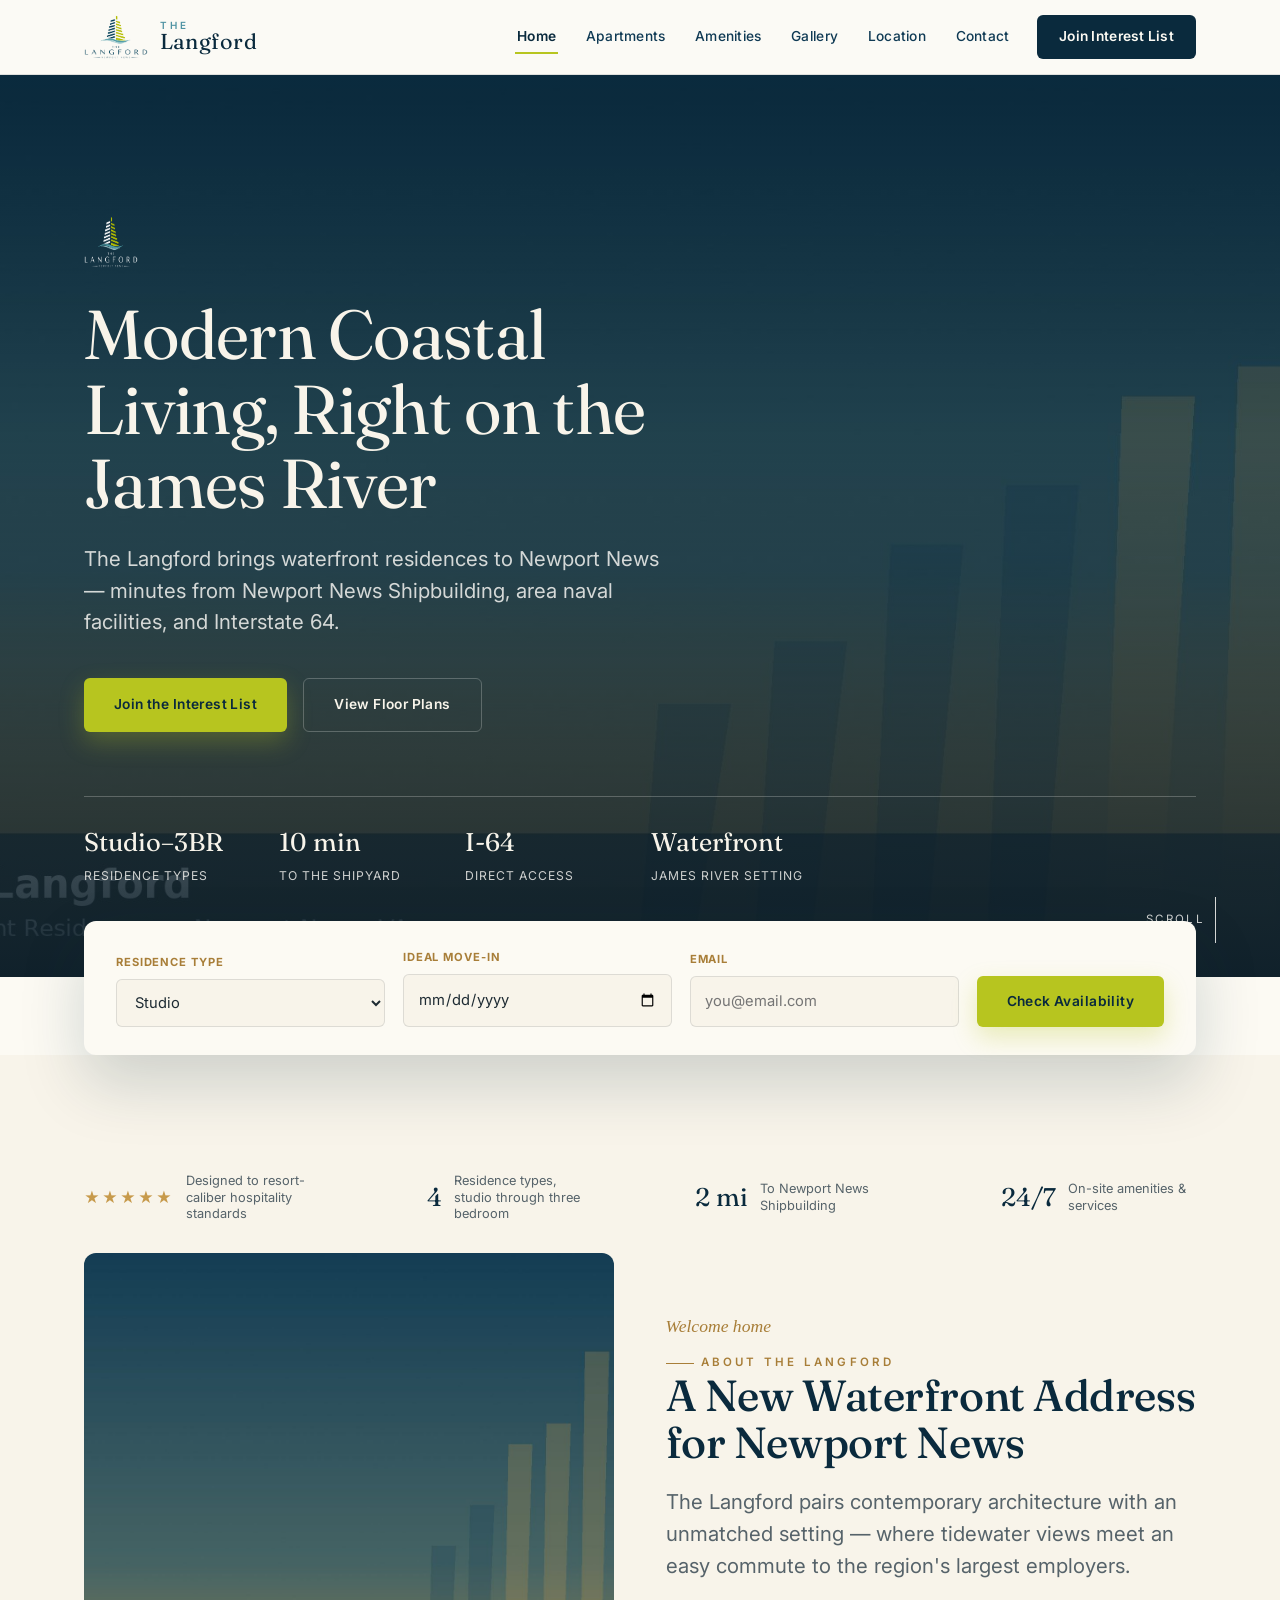
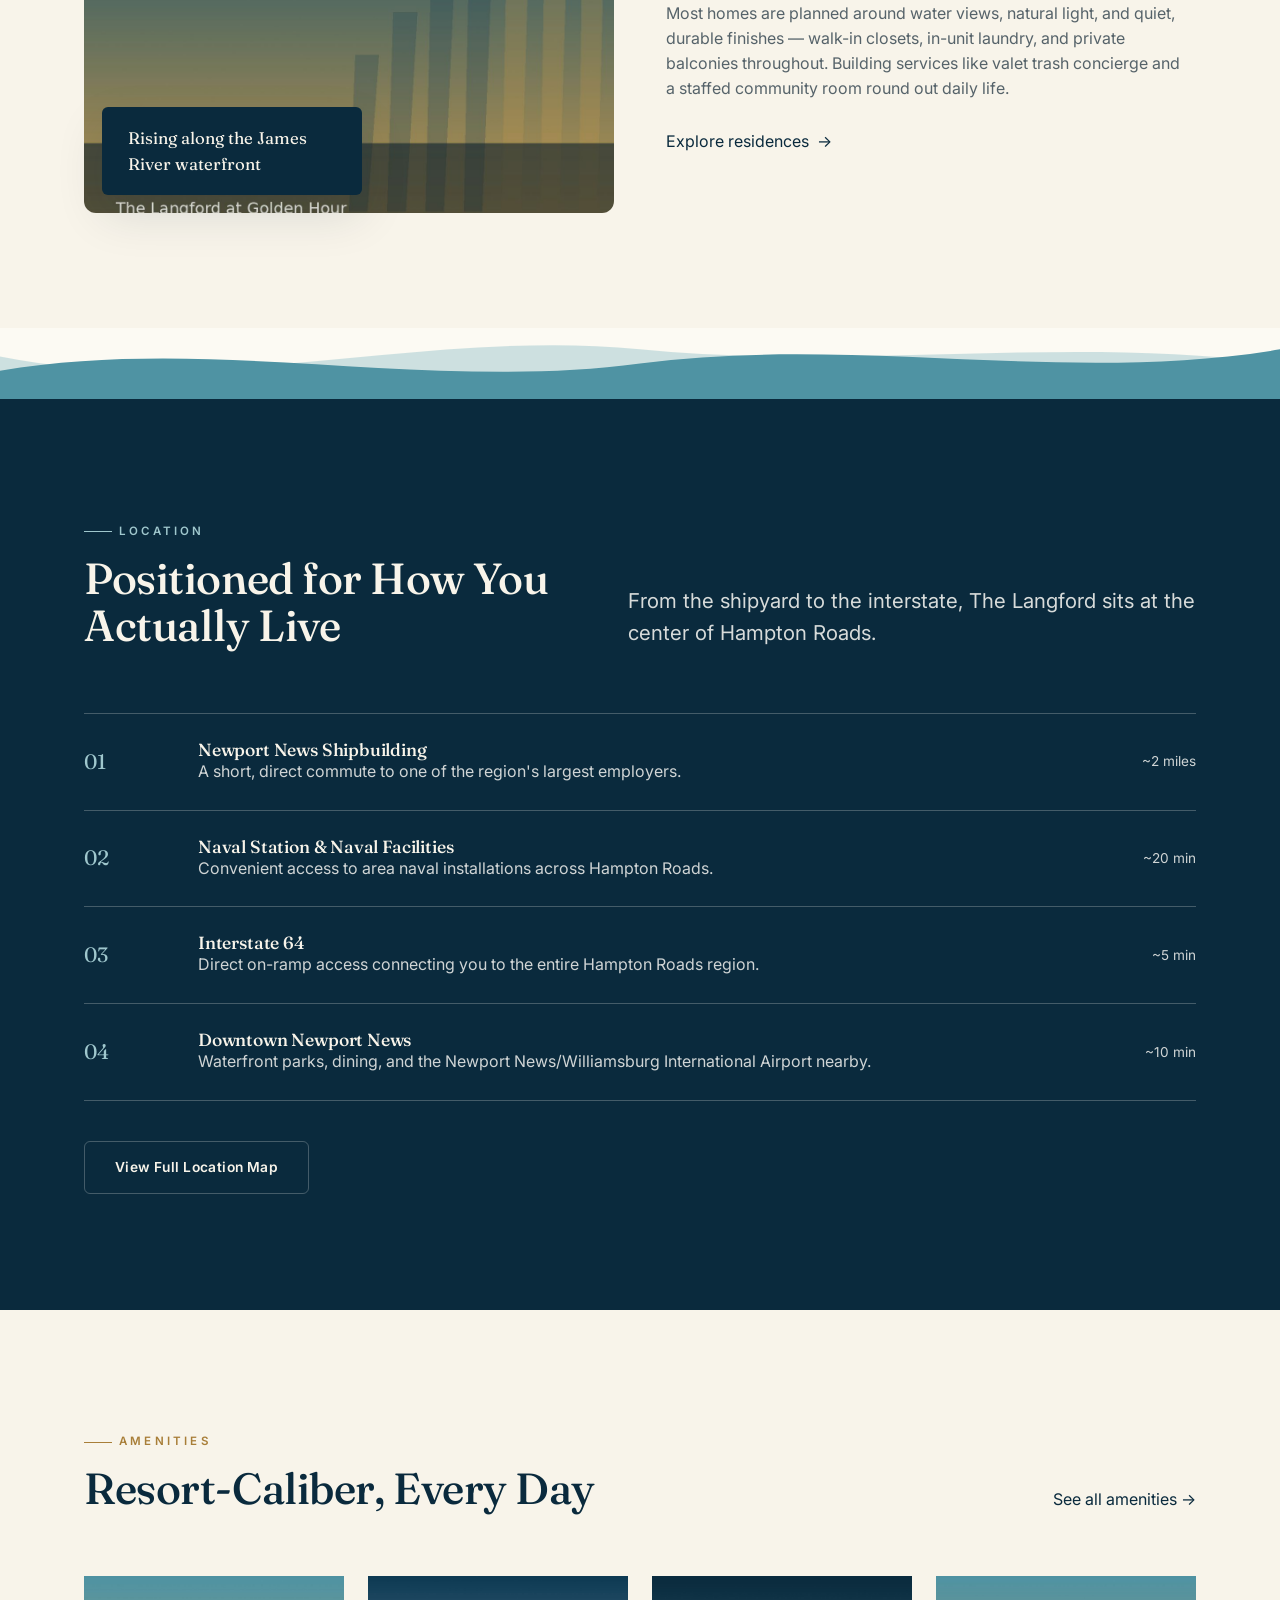
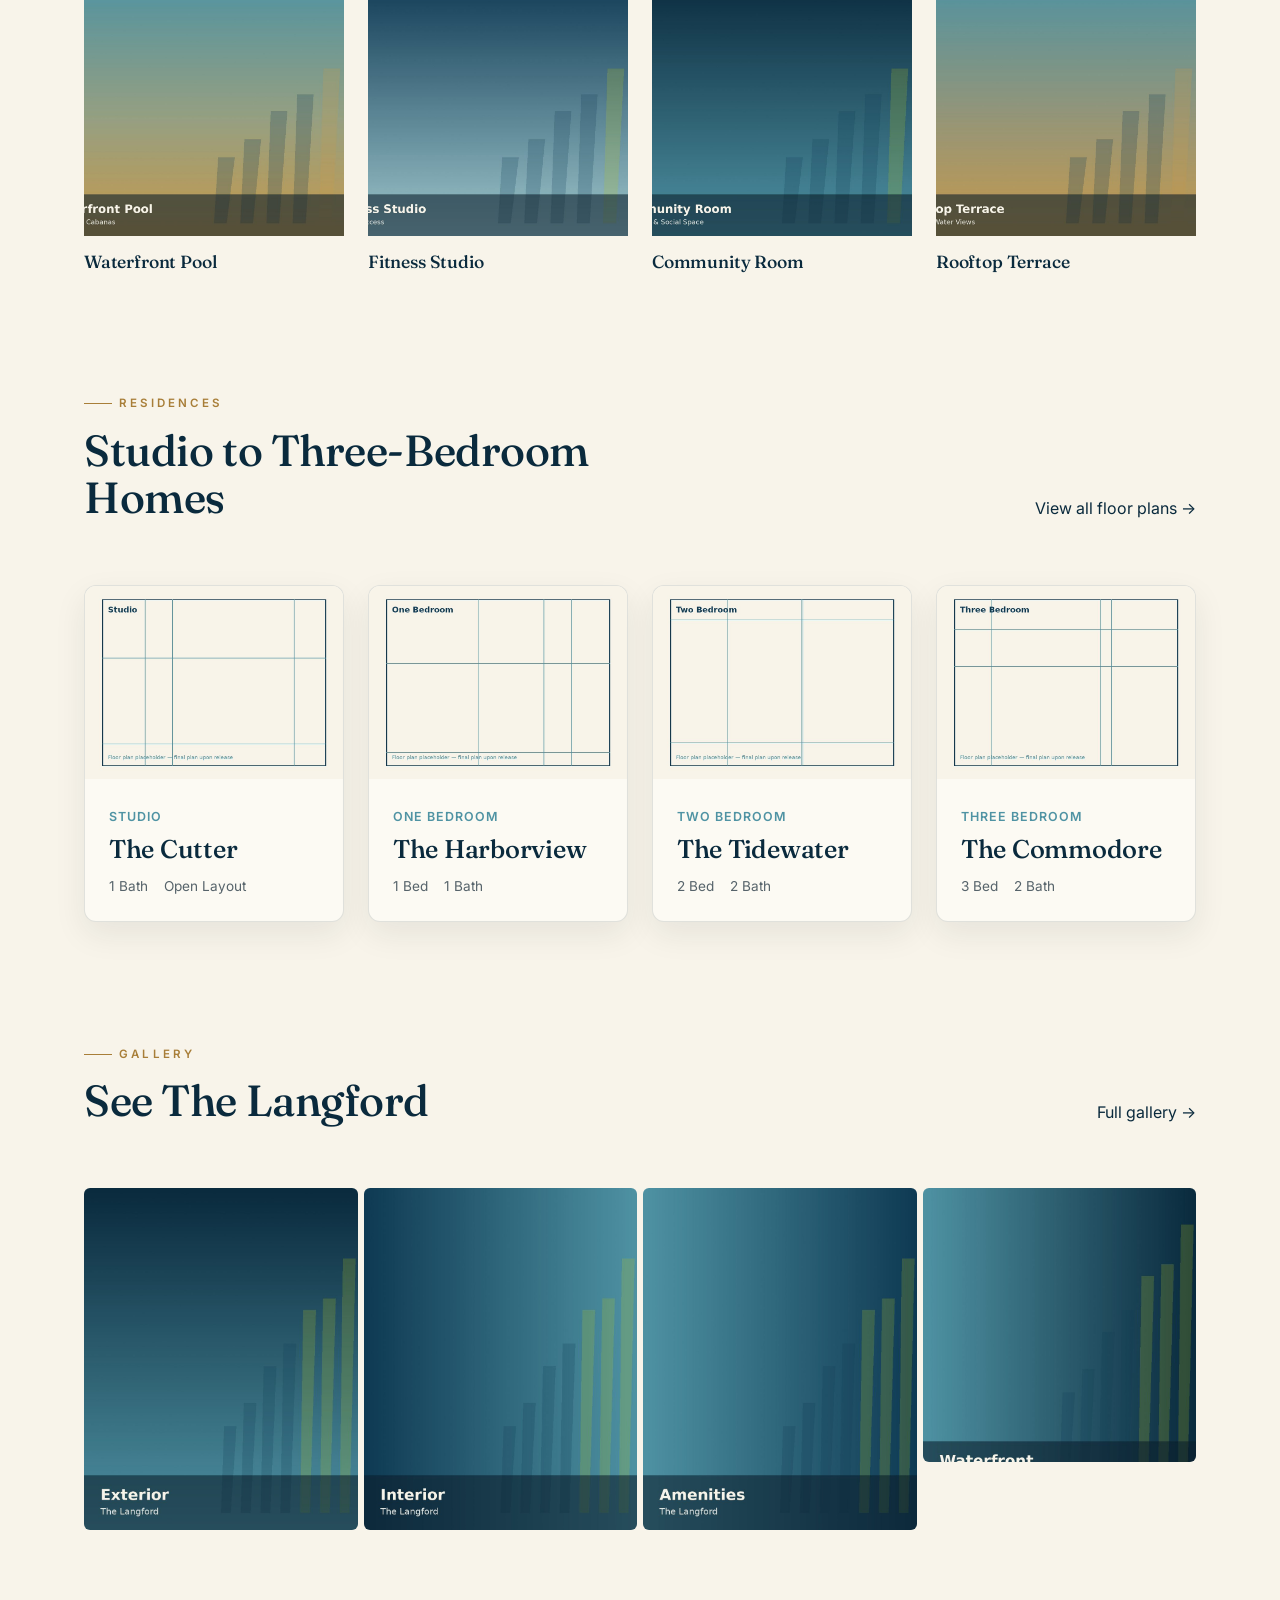
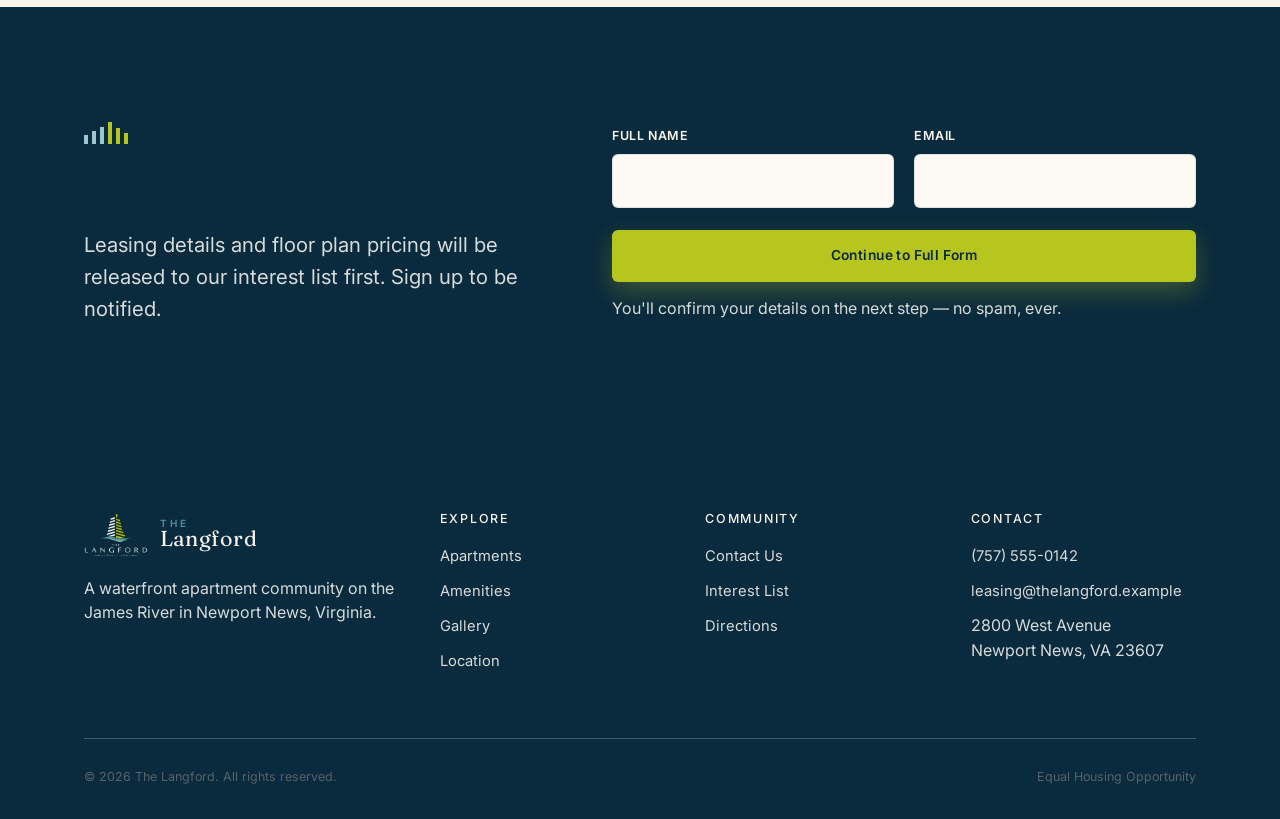
==== commit bd31d861: "more styling" ====
--- a/langford/index.html
+++ b/langford/index.html
@@ -70,7 +70,7 @@
     </div>
     <div class="container hero-inner">
       <div class="hero-badge">
-        <img src="assets/img/logo.png" alt="" width="54" height="54">
+        <img src="assets/img/logo-white.png" alt="" width="54" height="54">
       </div>
       <h1>Modern Coastal Living, Right on the James River</h1>
       <p class="lede">The Langford brings waterfront residences to Newport News — minutes from Newport News Shipbuilding, area naval facilities, and Interstate 64.</p>
@@ -88,14 +88,61 @@
     <div class="scroll-cue"><span>Scroll</span><span class="line"></span></div>
   </section>
 
+  <!-- Booking-style inquiry widget, overlapping hero -->
+  <div class="container" style="position:relative; z-index:20;">
+    <div class="booking-widget reveal" style="margin-top:-56px;">
+      <div class="bw-field">
+        <label for="bw-type">Residence Type</label>
+        <select id="bw-type" name="type">
+          <option>Studio</option>
+          <option>One Bedroom</option>
+          <option>Two Bedroom</option>
+          <option>Three Bedroom</option>
+        </select>
+      </div>
+      <div class="bw-field">
+        <label for="bw-date">Ideal Move-In</label>
+        <input type="date" id="bw-date" name="date">
+      </div>
+      <div class="bw-field">
+        <label for="bw-contact">Email</label>
+        <input type="email" id="bw-contact" name="email" placeholder="you@email.com">
+      </div>
+      <a href="contact.html#interest-form" class="btn btn-primary">Check Availability</a>
+    </div>
+  </div>
+
+  <!-- Trust strip -->
+  <section class="section-off" style="padding-top:88px;">
+    <div class="container trust-strip">
+      <div class="trust-item">
+        <span class="stars">&#9733;&#9733;&#9733;&#9733;&#9733;</span>
+        <span class="trust-label">Designed to resort-caliber hospitality standards</span>
+      </div>
+      <div class="trust-item">
+        <span class="trust-figure">4</span>
+        <span class="trust-label">Residence types, studio through three bedroom</span>
+      </div>
+      <div class="trust-item">
+        <span class="trust-figure">2 mi</span>
+        <span class="trust-label">To Newport News Shipbuilding</span>
+      </div>
+      <div class="trust-item">
+        <span class="trust-figure">24/7</span>
+        <span class="trust-label">On-site amenities &amp; services</span>
+      </div>
+    </div>
+  </section>
+
   <!-- About -->
-  <section class="section section-off">
+  <section class="section section-off" style="padding-top:0;">
     <div class="container grid-2">
       <div class="about-media reveal">
         <img src="assets/img/about-building.jpg" alt="Exterior view of The Langford apartment building" loading="lazy">
         <div class="media-tag">Rising along the James River waterfront</div>
       </div>
       <div class="reveal">
+        <span class="script-accent">Welcome home</span>
         <span class="eyebrow">About The Langford</span>
         <h2>A New Waterfront Address for Newport News</h2>
         <p class="lede" style="margin-top:20px;">The Langford pairs contemporary architecture with an unmatched setting — where tidewater views meet an easy commute to the region's largest employers.</p>
@@ -120,7 +167,7 @@
           <span class="eyebrow" style="color:var(--teal-300);">Location</span>
           <h2>Positioned for How You Actually Live</h2>
         </div>
-        <p class="lede" style="color:rgba(251,250,246,0.72);">From the shipyard to the interstate, The Langford sits at the center of Hampton Roads.</p>
+        <p class="lede" style="color:rgba(251,250,246,0.85);">From the shipyard to the interstate, The Langford sits at the center of Hampton Roads.</p>
       </div>
       <div class="advantage-list reveal-stagger">
         <div class="advantage-item reveal" style="--i:0; border-color: var(--line-light);">
@@ -240,7 +287,7 @@
         <div class="reveal">
           <div class="skyline-rule" aria-hidden="true"><span></span><span></span><span></span><span></span><span></span><span></span></div>
           <h2 style="margin-top:22px;">Be First on the List</h2>
-          <p class="lede" style="color:rgba(251,250,246,0.75); margin-top:16px;">Leasing details and floor plan pricing will be released to our interest list first. Sign up to be notified.</p>
+          <p class="lede" style="color:rgba(251,250,246,0.85); margin-top:16px;">Leasing details and floor plan pricing will be released to our interest list first. Sign up to be notified.</p>
         </div>
         <div class="reveal">
           <div class="form-row">
@@ -254,7 +301,7 @@
             </div>
           </div>
           <a href="contact.html#interest-form" class="btn btn-primary" style="width:100%; justify-content:center;">Continue to Full Form</a>
-          <p class="field-hint" style="margin-top:14px; color:rgba(251,250,246,0.5);">You'll confirm your details on the next step — no spam, ever.</p>
+          <p class="field-hint" style="margin-top:14px; color:rgba(251,250,246,0.85);">You'll confirm your details on the next step — no spam, ever.</p>
         </div>
       </div>
     </div>
@@ -267,10 +314,10 @@
     <div class="footer-grid">
       <div>
         <div class="brand" style="margin-bottom:18px;">
-          <img src="assets/img/logo.png" alt="The Langford logo" width="40" height="40">
+          <img src="assets/img/logo-white.png" alt="The Langford logo" width="40" height="40">
           <span class="brand-text"><span class="brand-the">The</span><span class="brand-name" style="color:#F6F4ED;">Langford</span></span>
         </div>
-        <p style="color:rgba(251,250,246,0.72); max-width:32ch;">A waterfront apartment community on the James River in Newport News, Virginia.</p>
+        <p style="color:rgba(251,250,246,0.85); max-width:32ch;">A waterfront apartment community on the James River in Newport News, Virginia.</p>
       </div>
       <div>
         <h4>Explore</h4>
--- a/langford/css/base.css
+++ b/langford/css/base.css
@@ -16,11 +16,17 @@
   --lime-500: #B7C51F;
   --lime-600: #9CA818;
 
-  --off-white: #F6F4ED;
-  --paper: #FBFAF6;
-  --ink: #142229;
-  --ink-soft: #46595F;
-  --line: rgba(20, 34, 41, 0.12);
+  /* Warm resort neutrals — sand & gold accent, used alongside the coastal palette */
+  --sand-100: #F3ECDD;
+  --sand-200: #E9DCC2;
+  --gold-500: #C79A4B;
+  --gold-600: #A87E38;
+
+  --off-white: #F8F4EA;
+  --paper: #FCFAF3;
+  --ink: #1E2B33;
+  --ink-soft: #56636A;
+  --line: rgba(30, 43, 51, 0.12);
   --line-light: rgba(251, 250, 246, 0.24);
 
   --font-display: 'Fraunces', Georgia, 'Times New Roman', serif;
@@ -30,6 +36,13 @@
   --gutter: clamp(20px, 5vw, 64px);
 
   --ease: cubic-bezier(0.22, 0.61, 0.36, 1);
+
+  --radius-sm: 6px;
+  --radius: 12px;
+  --radius-lg: 20px;
+  --shadow-soft: 0 12px 32px rgba(20, 34, 41, 0.08);
+  --shadow-card: 0 20px 48px rgba(10, 42, 61, 0.12);
+  --shadow-lift: 0 28px 64px rgba(10, 42, 61, 0.18);
 }
 
 *, *::before, *::after { box-sizing: border-box; }
@@ -102,7 +115,7 @@
   font-weight: 600;
   letter-spacing: 0.28em;
   text-transform: uppercase;
-  color: var(--teal-500);
+  color: var(--gold-600);
 }
 
 .eyebrow::before {
--- a/langford/css/layout.css
+++ b/langford/css/layout.css
@@ -15,7 +15,7 @@
   color: var(--off-white);
 }
 .section-navy h2, .section-navy h3 { color: var(--off-white); }
-.section-navy p { color: rgba(251,250,246,0.72); }
+.section-navy p { color: rgba(251,250,246,0.85); }
 
 .section-off {
   background: var(--off-white);
@@ -112,7 +112,7 @@
   font-size: 0.76rem;
   letter-spacing: 0.08em;
   text-transform: uppercase;
-  color: rgba(251,250,246,0.6);
+  color: rgba(251,250,246,0.8);
 }
 
 .scroll-cue {
@@ -125,12 +125,12 @@
   font-size: 0.72rem;
   letter-spacing: 0.2em;
   text-transform: uppercase;
-  color: rgba(251,250,246,0.7);
+  color: rgba(251,250,246,0.82);
 }
 .scroll-cue .line {
   width: 1px;
   height: 46px;
-  background: rgba(251,250,246,0.5);
+  background: rgba(251,250,246,0.85);
   position: relative;
   overflow: hidden;
 }
@@ -175,7 +175,7 @@
 .breadcrumb {
   display: flex; gap: 8px; align-items: center;
   font-size: 0.78rem;
-  color: rgba(251,250,246,0.6);
+  color: rgba(251,250,246,0.8);
   margin-bottom: 22px;
   letter-spacing: 0.03em;
   text-transform: uppercase;
@@ -199,16 +199,18 @@
 .about-media {
   position: relative;
 }
-.about-media img { width: 100%; height: 560px; object-fit: cover; }
+.about-media img { width: 100%; height: 560px; object-fit: cover; border-radius: var(--radius); }
 .about-media .media-tag {
   position: absolute;
-  left: -1px; bottom: -1px;
+  left: 18px; bottom: 18px;
   background: var(--navy-900);
   color: var(--off-white);
   padding: 18px 26px;
   font-family: var(--font-display);
   font-size: 1.05rem;
   max-width: 260px;
+  border-radius: var(--radius-sm);
+  box-shadow: var(--shadow-card);
 }
 
 /* ---------- Location advantages ---------- */
@@ -235,6 +237,13 @@
   font-size: 0.85rem;
   color: var(--ink-soft);
 }
+.section-navy .advantage-item .adv-dist,
+.section-navy .advantage-item p {
+  color: rgba(251, 250, 246, 0.82);
+}
+.section-navy .advantage-item .adv-index {
+  color: var(--teal-300);
+}
 @media (max-width: 640px) {
   .advantage-item { grid-template-columns: 50px 1fr; }
   .advantage-item .adv-dist { grid-column: 2; text-align: left; }
@@ -249,6 +258,7 @@
 }
 .amenity-row:nth-child(even) .amenity-media { order: 2; }
 .amenity-media img { width: 100%; height: 100%; min-height: 420px; object-fit: cover; }
+.amenity-row { border-radius: var(--radius-lg); overflow: hidden; margin-bottom: 4px; }
 .amenity-copy {
   display: flex;
   flex-direction: column;
@@ -274,7 +284,10 @@
   display: flex;
   align-items: center;
   gap: 14px;
-}
+  transition: background 0.2s var(--ease);
+}
+.chip:hover { background: var(--off-white); }
+.chip-grid { border-radius: var(--radius); overflow: hidden; }
 .chip .chip-icon { color: var(--teal-500); flex-shrink: 0; }
 @media (max-width: 780px) { .chip-grid { grid-template-columns: 1fr 1fr; } }
 @media (max-width: 480px) { .chip-grid { grid-template-columns: 1fr; } }
@@ -292,7 +305,7 @@
   font-weight: 600;
   border: 1px solid var(--line);
   color: var(--ink-soft);
-  border-radius: 2px;
+  border-radius: var(--radius-sm);
   transition: all 0.2s var(--ease);
 }
 .filter-btn[aria-pressed="true"], .filter-btn:hover {
@@ -312,6 +325,7 @@
   cursor: pointer;
   aspect-ratio: 4 / 5;
   background: var(--navy-800);
+  border-radius: var(--radius-sm);
 }
 .gallery-item:nth-child(3n+1) { aspect-ratio: 4/5; }
 .gallery-item:nth-child(4n) { aspect-ratio: 1/1; }
@@ -345,6 +359,9 @@
   grid-template-columns: 1fr 1.15fr;
   border: 1px solid var(--line);
   background: var(--paper);
+  border-radius: var(--radius);
+  overflow: hidden;
+  box-shadow: var(--shadow-soft);
 }
 .plan-figure {
   background: var(--off-white);
@@ -394,6 +411,8 @@
   border: 1px solid var(--line);
   height: 480px;
   overflow: hidden;
+  border-radius: var(--radius);
+  box-shadow: var(--shadow-soft);
 }
 .map-frame iframe { width: 100%; height: 100%; border: 0; filter: grayscale(0.15) contrast(1.05); }
 
--- a/langford/css/components.css
+++ b/langford/css/components.css
@@ -97,7 +97,7 @@
   background: var(--navy-900);
   color: var(--paper) !important;
   padding: 11px 22px !important;
-  border-radius: 2px;
+  border-radius: var(--radius-sm);
   font-weight: 600 !important;
   letter-spacing: 0.03em;
   transition: background 0.25s var(--ease), transform 0.25s var(--ease);
@@ -159,16 +159,17 @@
   font-size: 0.86rem;
   font-weight: 600;
   letter-spacing: 0.03em;
-  border-radius: 2px;
-  transition: background 0.25s var(--ease), color 0.25s var(--ease), border-color 0.25s var(--ease), transform 0.2s var(--ease);
+  border-radius: var(--radius-sm);
+  transition: background 0.25s var(--ease), color 0.25s var(--ease), border-color 0.25s var(--ease), transform 0.2s var(--ease), box-shadow 0.25s var(--ease);
   white-space: nowrap;
 }
 
 .btn-primary {
   background: var(--lime-500);
   color: var(--navy-900);
-}
-.btn-primary:hover { background: var(--lime-600); transform: translateY(-1px); }
+  box-shadow: 0 10px 24px rgba(183, 197, 31, 0.28);
+}
+.btn-primary:hover { background: var(--lime-600); transform: translateY(-2px); box-shadow: 0 16px 32px rgba(183, 197, 31, 0.34); }
 
 .btn-outline {
   border: 1px solid var(--line-light);
@@ -219,12 +220,15 @@
 .card {
   background: var(--paper);
   border: 1px solid var(--line);
+  border-radius: var(--radius);
+  box-shadow: var(--shadow-soft);
 }
 
 .stat-card {
-  padding: 28px 24px;
-  border-top: 2px solid var(--lime-500);
+  padding: 30px 26px;
+  border-top: 3px solid var(--gold-500);
   background: var(--off-white);
+  border-radius: var(--radius-sm);
 }
 .stat-card .stat-figure {
   font-family: var(--font-display);
@@ -237,7 +241,91 @@
   margin-top: 6px;
 }
 
-/* ---------- Reveal-on-scroll ---------- */
+/* ---------- Booking-style inquiry widget (hero) ---------- */
+.booking-widget {
+  background: var(--paper);
+  border-radius: var(--radius);
+  box-shadow: var(--shadow-lift);
+  padding: 28px clamp(20px, 3vw, 32px);
+  display: grid;
+  grid-template-columns: 1fr 1fr 1fr auto;
+  gap: 18px;
+  align-items: end;
+  color: var(--ink);
+}
+.booking-widget .bw-field {
+  display: flex;
+  flex-direction: column;
+  gap: 8px;
+}
+.booking-widget .bw-field label {
+  font-size: 0.7rem;
+  font-weight: 700;
+  letter-spacing: 0.08em;
+  text-transform: uppercase;
+  color: var(--gold-600);
+}
+.booking-widget select,
+.booking-widget input {
+  padding: 13px 14px;
+  border: 1px solid var(--line);
+  border-radius: var(--radius-sm);
+  background: var(--off-white);
+  font-size: 0.92rem;
+  color: var(--ink);
+}
+.booking-widget select:focus,
+.booking-widget input:focus { border-color: var(--gold-500); }
+.booking-widget .btn { width: 100%; justify-content: center; }
+
+@media (max-width: 900px) {
+  .booking-widget { grid-template-columns: 1fr 1fr; }
+}
+@media (max-width: 560px) {
+  .booking-widget { grid-template-columns: 1fr; padding: 22px; }
+}
+
+/* ---------- Trust / rating strip ---------- */
+.trust-strip {
+  display: flex;
+  flex-wrap: wrap;
+  align-items: center;
+  justify-content: space-between;
+  gap: 24px;
+  padding-block: 30px;
+}
+.trust-item {
+  display: flex;
+  align-items: center;
+  gap: 12px;
+}
+.trust-item .trust-figure {
+  font-family: var(--font-display);
+  font-size: 1.6rem;
+  color: var(--navy-900);
+}
+.trust-item .trust-label {
+  font-size: 0.8rem;
+  color: var(--ink-soft);
+  max-width: 16ch;
+  line-height: 1.3;
+}
+.stars {
+  color: var(--gold-500);
+  letter-spacing: 2px;
+  font-size: 0.95rem;
+}
+
+/* ---------- Section script accent (resort-style flourish) ---------- */
+.script-accent {
+  font-family: var(--font-display);
+  font-style: italic;
+  font-weight: 400;
+  color: var(--gold-600);
+  font-size: 1.1rem;
+  display: block;
+  margin-bottom: 6px;
+}
 .reveal {
   opacity: 0;
   transform: translateY(28px);
@@ -275,7 +363,7 @@
   padding: 14px 16px;
   border: 1px solid var(--line);
   background: var(--paper);
-  border-radius: 2px;
+  border-radius: var(--radius-sm);
   font-size: 1rem;
   transition: border-color 0.2s var(--ease);
 }
@@ -365,8 +453,8 @@
   font-family: var(--font-body);
 }
 
-.footer-grid li { margin-bottom: 10px; }
-.footer-grid a { color: rgba(251,250,246,0.72); font-size: 0.92rem; }
+.footer-grid li { margin-bottom: 10px; color: rgba(251,250,246,0.85); }
+.footer-grid a { color: rgba(251,250,246,0.85); font-size: 0.92rem; }
 .footer-grid a:hover { color: var(--lime-500); }
 
 .footer-bottom {
@@ -377,7 +465,7 @@
   gap: 12px;
   padding-top: 28px;
   font-size: 0.78rem;
-  color: rgba(251,250,246,0.5);
+  color: rgba(251,250,246,0.9);
 }
 
 /* ---------- Gallery lightbox ---------- */
--- a/langford/css/pages.css
+++ b/langford/css/pages.css
@@ -6,10 +6,13 @@
 .preview-card {
   border: 1px solid var(--line);
   background: var(--paper);
+  border-radius: var(--radius);
+  overflow: hidden;
+  box-shadow: var(--shadow-soft);
   transition: box-shadow 0.3s var(--ease), transform 0.3s var(--ease);
 }
 .preview-card:hover {
-  box-shadow: 0 22px 40px rgba(10,42,61,0.10);
+  box-shadow: var(--shadow-card);
   transform: translateY(-4px);
 }
 .preview-media { aspect-ratio: 4/3; overflow: hidden; }
@@ -47,7 +50,7 @@
 .hours-table { width: 100%; border-collapse: collapse; margin-top: 8px; }
 .hours-table td { padding: 10px 0; border-bottom: 1px solid var(--line-light); font-size: 0.92rem; }
 .hours-table td:last-child { text-align: right; color: var(--off-white); }
-.hours-table td:first-child { color: rgba(251,250,246,0.7); }
+.hours-table td:first-child { color: rgba(251,250,246,0.82); }
 
 /* Turnstile widget container spacing */
 .turnstile-wrap { margin: 6px 0 22px; }
